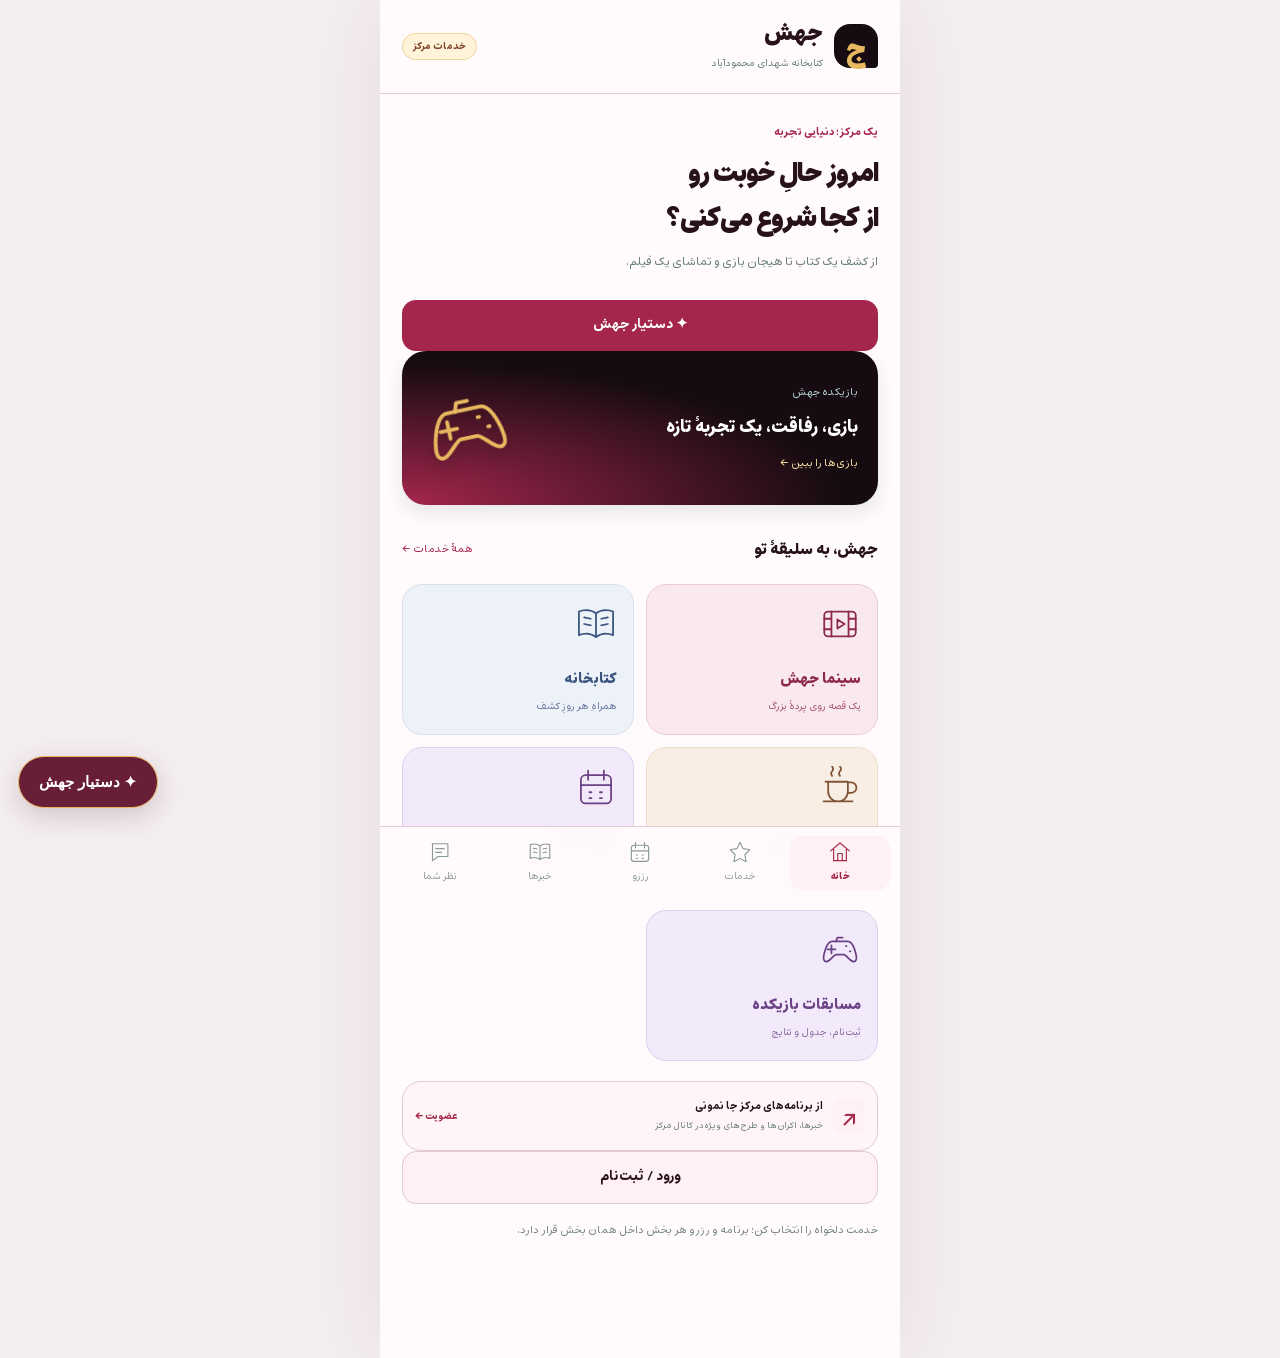
==== connect.html @ 9a7f59f6 "Publish cinema reservations and managed center content" ====
<!doctype html>
<html lang="fa" dir="rtl">
<head>
  <meta charset="utf-8">
  <meta name="viewport" content="width=device-width,initial-scale=1">
  <meta name="referrer" content="no-referrer">
  <meta http-equiv="Content-Security-Policy" content="default-src 'none'; script-src 'self' https://developer.eitaa.com; connect-src https://api.github.com https://raw.githubusercontent.com https://*.app.lhr.life; frame-src 'none'; style-src 'self' 'unsafe-inline'; font-src 'self'; img-src 'self' data:; base-uri 'none'; form-action 'none'">
  <meta name="theme-color" content="#123d40">
  <title>جهش — از کتاب تا بازی و سینما</title>
  <link rel="preload" href="./Estedad-Variable.woff2?v=1" as="font" type="font/woff2" crossorigin>
  <link rel="stylesheet" href="./services.css?v=2-webfonts">
  <link rel="stylesheet" href="./builder.css?v=1-managed-pages">
  <script src="https://developer.eitaa.com/eitaa-web-app.js" async></script>
  <script src="./connect.js?v=3" defer></script>
  <script src="./public_web.js?v=16-member-assistant" defer></script>
  <script src="./services.js?v=12-booking-hub" defer></script>
  <script src="./feedback.js?v=1" defer></script>
  <link rel="stylesheet" href="./ai_host.css?v=1">
  <script src="./ai_host.js?v=3" defer></script>
  <script src="./requests.js?v=5-repeatable-section-requests" defer></script>
  <link rel="stylesheet" href="./jalali_picker.css?v=20261122-public-booking">
  <link rel="stylesheet" href="./reservations.css?v=20261122-public-booking">
  <link rel="stylesheet" href="./theme.css?v=20261122-public-theme2">
  <script src="./calendar_core.js?v=20261122-public-booking" defer></script>
  <script src="./jalali_picker.js?v=20261122-public-booking" defer></script>
  <script src="./reservations.js?v=27-library-membership-status" defer></script>
  <script src="./library_search.js?v=1-live-search" defer></script>
  <link rel="stylesheet" href="./seating.css?v=7-trailer-layout">
  <script src="./content.js?v=6-booking-hub" defer></script>
  <script src="./builder.js?v=1-managed-pages" defer></script>
  <script src="./tournaments.js?v=1-native" defer></script>
</head>
<body>
<svg class="symbols" xmlns="http://www.w3.org/2000/svg" aria-hidden="true"><defs>
  <symbol id="game" viewBox="0 0 64 64"><path d="M20 19h24c9 0 15 25 12 29-5 7-14-9-18-9H26c-4 0-13 16-18 9-3-4 3-29 12-29Z"/><path d="M19 25v12m-6-6h12m16-5h1m5 8h1M26 19l2-6h8"/></symbol>
  <symbol id="film" viewBox="0 0 64 64"><rect x="8" y="13" width="48" height="38" rx="6"/><path d="M19 13v38m26-38v38M8 24h11m-11 16h11m26-16h11M45 40h11M28 25l11 7-11 7Z"/></symbol>
  <symbol id="book" viewBox="0 0 64 64"><path d="M32 16C23 8 10 11 6 13v36c10-4 18-3 26 3 8-6 16-7 26-3V13c-4-2-17-5-26 3Zm0 0v36M14 22l10 2M14 32l10 2m16-10 10-2m-10 12 10-2"/></symbol>
  <symbol id="cafe" viewBox="0 0 64 64"><path d="M10 24h34v15a15 15 0 0 1-30 0V24m30 1h5a8 8 0 0 1 0 16h-5M7 54h44M20 15c-6-7 6-7 0-14m12 14c-6-7 6-7 0-14"/></symbol>
  <symbol id="class" viewBox="0 0 64 64"><path d="m5 22 27-13 27 13-27 13Zm12 6v16c10 9 20 9 30 0V28m10-5v23"/></symbol>
  <symbol id="star" viewBox="0 0 64 64"><path d="m32 6 8 17 18 3-13 13 3 19-16-9-16 9 3-19L6 26l18-3Z"/></symbol>
  <symbol id="calendar" viewBox="0 0 64 64"><rect x="9" y="14" width="46" height="43" rx="7"/><path d="M20 7v14M44 7v14M9 29h46m-33 11h3m13 0h3m-19 9h3m13 0h3"/></symbol>
  <symbol id="space" viewBox="0 0 64 64"><path d="M9 28h46v10H9Zm7 10v17m32-17v17M20 28V15h24v13M5 55h54"/></symbol>
  <symbol id="home" viewBox="0 0 64 64"><path d="m7 29 25-21 25 21M15 25v30h34V25M26 55V36h12v19"/></symbol>
  <symbol id="message" viewBox="0 0 64 64"><path d="M11 10h42v34H27L12 55V10Zm10 13h22M21 33h15"/></symbol>
</defs></svg>
<div class="app-shell">
  <header class="topbar"><a class="brand" href="#home" aria-label="خانه جهش"><span class="brand-mark">ج</span><span><strong>جهش</strong><small>کتابخانه شهدای محمودآباد</small></span></a><span class="release">خدمات مرکز</span></header>
  <section id="member-greeting" class="member-greeting" hidden aria-label="حساب من"><img id="member-greeting-photo" width="48" height="48" alt="تصویر پروفایل من" hidden><span id="member-greeting-initial" aria-hidden="true"></span><strong id="member-greeting-name"></strong></section>
  <main id="main" tabindex="-1">
    <section data-view="tournaments" hidden aria-labelledby="tournaments-title">
      <button type="button" class="secondary" data-go="home">بازگشت به خانه</button>
      <h1 id="tournaments-title">مسابقات بازیکده</h1>
      <p>برنامه مسابقات، مراحل برگزاری، نتایج و گزارش‌های تصویری منتشرشده مرکز</p>
      <button type="button" class="secondary" id="public-tournaments-refresh">به‌روزرسانی مسابقات</button>
      <p id="public-tournaments-status" role="status" aria-live="polite"></p>
      <div id="public-tournaments-list" class="service-list"></div>
    </section>
    <section data-view="account" hidden aria-label="حساب من"><button type="button" class="secondary" data-go="home">بازگشت به خانه</button><aside id="web-account" aria-label="ورود و حساب من"></aside></section>
    <section data-view="home" aria-labelledby="home-title">
      <div class="welcome"><span>یک مرکز؛ دنیایی تجربه</span><h1 id="home-title">امروز حالِ خوبت رو<br>از کجا شروع می‌کنی؟</h1><p>از کشف یک کتاب تا هیجان بازی و تماشای یک فیلم.</p></div>
      <button type="button" class="primary" id="home-jahesh-assistant" aria-controls="jahesh-host" aria-expanded="false">✦ دستیار جهش</button>
      <button class="feature" type="button" data-service="games"><span><small>بازیکده جهش</small><strong>بازی، رفاقت، یک تجربهٔ تازه</strong><span class="feature-link">بازی‌ها را ببین ←</span></span><svg aria-hidden="true"><use href="#game"/></svg></button>
      <div class="section-heading"><h2>جهش، به سلیقهٔ تو</h2><button type="button" class="text-button" data-go="services">همهٔ خدمات ←</button></div>
      <div class="service-grid">
        <button class="tile cinema" data-service="cinema"><svg aria-hidden="true"><use href="#film"/></svg><strong>سینما جهش</strong><small>یک قصه روی پردهٔ بزرگ</small></button>
        <button class="tile library" data-service="library"><svg aria-hidden="true"><use href="#book"/></svg><strong>کتابخانه</strong><small>همراهِ هر روزِ کشف</small></button>
        <button class="tile cafe" data-service="cafe"><svg aria-hidden="true"><use href="#cafe"/></svg><strong>کافه و دورهمی</strong><small>کمی مکث، کمی گفت‌وگو</small></button>
        <button class="tile events" data-service="events"><svg aria-hidden="true"><use href="#calendar"/></svg><strong>رویدادها</strong><small>بهانه‌های خوب کنار هم بودن</small></button>
        <button class="tile events" data-service="tournaments"><svg aria-hidden="true"><use href="#game"/></svg><strong>مسابقات بازیکده</strong><small>ثبت‌نام، جدول و نتایج</small></button>
      </div>
      <a class="channel-card" href="https://eitaa.com/ketabct" target="_blank" rel="noopener noreferrer"><span class="channel-icon">↗</span><span><strong>از برنامه‌های مرکز جا نمونی</strong><small>خبرها، اکران‌ها و طرح‌های ویژه در کانال مرکز</small></span><b>عضویت ←</b></a>
      <button id="home-account-entry" type="button" class="secondary" data-go="account">ورود / ثبت‌نام</button>
      <p class="notice">خدمت دلخواه را انتخاب کن؛ برنامه و رزرو هر بخش داخل همان بخش قرار دارد.</p>
    </section>
    <section data-view="services" hidden aria-labelledby="services-title"><div class="page-heading"><span>دنیای جهش</span><h1 id="services-title">برای هر علاقه، یک تجربه</h1><p>هر بخش را انتخاب کن و بیشتر بشناس.</p></div><div id="all-services" class="service-list"></div></section>
    <section data-view="booking" hidden aria-labelledby="booking-title"><div class="page-heading"><span>قدم بعدی جهش</span><h1 id="booking-title">رزرو، بدون رفت‌وآمد اضافه</h1><p>رزرو آنلاین در حال آماده‌سازی است. در این پیش‌نمایش هیچ سانس، صندلی یا وجهی ثبت نمی‌شود.</p></div><div class="service-list"><button class="service-row cinema" data-service="cinema"><svg aria-hidden="true"><use href="#film"/></svg><span><strong>سانس سینما</strong><small>انتخاب اکران و رزرو صندلی</small></span><b>به‌زودی</b></button><button class="service-row games" data-service="games"><svg aria-hidden="true"><use href="#game"/></svg><span><strong>بازی و دستگاه</strong><small>انتخاب بازی، زمان و همراهان</small></span><b>به‌زودی</b></button><button class="service-row cafe" data-service="space"><svg aria-hidden="true"><use href="#space"/></svg><span><strong>سالن و دورهمی</strong><small>تولد، اردو و برنامه‌های گروهی</small></span><b>به‌زودی</b></button></div><a class="primary link-button" href="https://eitaa.com/ketab6332" target="_blank" rel="noopener noreferrer">گفت‌وگو با مرکز</a><p class="notice">هماهنگی در گفت‌وگو، به‌تنهایی تأیید رزرو نیست؛ تأیید مسئول مرکز لازم است.</p></section>
    <section data-view="news" hidden aria-labelledby="news-title"><div class="page-heading"><span>قرارهای خوب بعدی</span><h1 id="news-title">خبرها و برنامه‌های مرکز</h1><p>برای زمان، هزینه و شرایط هر برنامه، اطلاعیهٔ رسمی همان برنامه را ببین.</p></div><article class="news-card"><svg aria-hidden="true"><use href="#calendar"/></svg><h2>تقویم زندهٔ برنامه‌ها</h2><p>فیلم‌ها، مسابقات کتابخوانی، رویدادها و طرح‌های ویژه از کانال مرکز اعلام می‌شوند. جدول برنامه‌ها هنوز به این پیش‌نمایش متصل نشده است.</p><a class="primary link-button" href="https://eitaa.com/ketabct" target="_blank" rel="noopener noreferrer">دیدن اطلاعیه‌های رسمی ←</a></article></section>
    <section data-view="feedback" hidden aria-labelledby="feedback-title">
      <div class="page-heading"><span>با هم بهترش می‌کنیم</span><h1 id="feedback-title">جهشِ دلخواه تو چطوریه؟</h1><p>نظرت را برای مسئول مرکز ثبت کن و پاسخ را همین‌جا ببین.</p></div>
      <form id="feedback-form">
        <label for="feedback-section">نظرم دربارهٔ</label><select id="feedback-section"><option>کل برنامک</option><option>بازیکده</option><option>سینما</option><option>کتابخانه</option><option>کافه</option><option>رویدادها</option></select>
        <label for="feedback-rating">امتیاز به تجربهٔ این نسخه</label><select id="feedback-rating"><option value="">انتخاب کن (اختیاری)</option><option>۱ از ۵</option><option>۲ از ۵</option><option>۳ از ۵</option><option>۴ از ۵</option><option>۵ از ۵</option></select>
        <label for="feedback-text">پیشنهاد یا ایرادی که دیدی</label><textarea id="feedback-text" minlength="5" maxlength="900" rows="5" required placeholder="چی بهتر بشه؟ اطلاعات شخصی یا رمز ننویس."></textarea>
        <button class="primary" type="submit">ثبت نظر برای مرکز</button>
        <div id="feedback-result" hidden><label for="feedback-prepared">متن آمادهٔ ارسال جایگزین</label><textarea id="feedback-prepared" rows="6" readonly></textarea><button id="copy-feedback" type="button" class="secondary">کپی متن</button><a href="https://eitaa.com/ketab6332" target="_blank" rel="noopener noreferrer" class="primary link-button">بازکردن گفت‌وگوی مرکز</a></div>
        <p id="feedback-status" role="status" aria-live="polite"></p>
        <small class="notice">ثبت نظر با حساب وب یا برنامک ایتا انجام می‌شود. پس از دریافت شناسه، نظر در کارتابل مرکز قرار می‌گیرد. پاسخ را با «نظرهای من و پاسخ مرکز» پیگیری کن.</small>
      </form>
    </section>
    <details id="service-requests-panel" class="connection" hidden><summary>درخواست خدمات و پیگیری</summary><p>درخواست برای بررسی مسئول همین بخش ثبت می‌شود؛ این کار به‌تنهایی رزرو قطعی نیست.</p><button id="request-availability" type="button" class="secondary">بررسی دسترسی درخواست‌ها</button><div id="request-workspace" hidden><form id="service-request-form"><label for="request-section">بخش مربوط</label><select id="request-section"><option value="games">بازیکده</option><option value="cinema">سینما</option><option value="library">کتابخانه</option><option value="cafe">کافه</option><option value="classes">کلاس و کارگاه</option><option value="events">رویداد و مسابقه</option><option value="club">باشگاه</option><option value="space">مطالعه و سالن</option></select><label for="request-kind">نوع درخواست</label><select id="request-kind"><option value="inquiry">پرسش و هماهنگی</option><option value="reservation_request">درخواست بررسی رزرو (غیرقطعی)</option><option value="feedback">پیشنهاد یا انتقاد</option></select><label for="request-text">توضیحات (۵ تا ۱۰۰۰ نویسه)</label><textarea id="request-text" rows="4" minlength="5" maxlength="1000" required placeholder="خدمت دلخواه، تعداد نفرات و زمان پیشنهادی را توضیح بده؛ رمز، کد ملی یا اطلاعات کارت ننویس."></textarea><label for="request-consent"><input id="request-consent" type="checkbox" required> موافقم متن برای بررسی در مرکز ثبت شود؛ این کار رزرو قطعی نیست.</label><button id="submit-service-request" type="submit" class="primary">ثبت درخواست برای بررسی</button></form><button id="lookup-service-request" type="button" class="secondary" hidden>استعلام نتیجهٔ همین درخواست</button><button id="list-service-requests" type="button" class="secondary">درخواست‌های خودم و پاسخ مرکز</button><div id="service-request-list"></div></div><p id="service-request-status" role="status" aria-live="polite"></p><small>اگر نتیجه نامعلوم شد، ابتدا استعلام بگیر؛ فرم را دوباره ثبت نکن. پس از بستن صفحه، از «درخواست‌های خودم» پیگیری کن.</small></details>
    <details id="eitaa-connection-panel" class="connection" hidden><summary>آزمایش دریافت پیام</summary><p>تنها با انتخاب دکمه، یک پیام آزمایشی درخواست می‌شود.</p><button id="connect" type="button" data-gateway-manifest="true" class="secondary">دریافت پیام آزمایشی</button><p id="status" role="status" aria-live="polite"></p></details>
  </main>
  <nav class="bottom-nav" aria-label="بخش‌های برنامک"><button type="button" data-go="home" aria-current="page"><svg aria-hidden="true"><use href="#home"/></svg>خانه</button><button type="button" data-go="services"><svg aria-hidden="true"><use href="#star"/></svg>خدمات</button><button type="button" data-go="booking"><svg aria-hidden="true"><use href="#calendar"/></svg>رزرو</button><button type="button" data-go="news"><svg aria-hidden="true"><use href="#book"/></svg>خبرها</button><button type="button" data-go="feedback"><svg aria-hidden="true"><use href="#message"/></svg>نظر شما</button></nav>
</div>
<dialog id="service-dialog" aria-labelledby="dialog-title"><div class="dialog-top"><span id="dialog-label">خدمات جهش</span><button id="close-dialog" type="button" aria-label="بستن جزئیات">×</button></div><div id="dialog-art"><svg aria-hidden="true"><use id="dialog-symbol" href="#game"/></svg></div><h2 id="dialog-title"></h2><p id="dialog-description"></p><ul id="dialog-features"></ul><p id="dialog-state" class="notice"></p><button id="dialog-booking" type="button" class="primary">دیدن وضعیت رزرو</button></dialog>
<noscript><p class="notice">برای نمایش همهٔ خدمات، جاوااسکریپت را فعال کنید. اطلاعیه‌های رسمی در کانال ایتای مرکز با شناسهٔ ketabct در دسترس‌اند.</p></noscript>
</body></html>
---- services.css ----
@font-face{font-family:Estedad;src:url('./Estedad-Variable.woff2?v=1') format('woff2'),url('./Estedad-Variable.woff?v=1') format('woff');font-style:normal;font-weight:100 900;font-display:swap}
:root{color-scheme:light;--ink:#193d40;--muted:#647a7a;--line:#dfebe8;--accent:#177667;--paper:#f5f8f7}*{box-sizing:border-box}body{margin:0;background:#e7efed;color:var(--ink);font:14px/1.9 Estedad,Tahoma,sans-serif}button,input,select,textarea{font:inherit}button,a,summary{-webkit-tap-highlight-color:transparent}button{cursor:pointer}button:disabled{opacity:.55;cursor:wait}a{color:inherit}button:focus-visible,a:focus-visible,summary:focus-visible,select:focus-visible,textarea:focus-visible{outline:3px solid #d19b23;outline-offset:3px}[hidden]{display:none!important}.symbols{position:absolute;width:0;height:0;overflow:hidden}svg{width:56px;height:56px;fill:none;stroke:currentColor;stroke-width:2.7;stroke-linecap:round;stroke-linejoin:round}.app-shell{max-width:520px;margin:auto;min-height:100dvh;background:var(--paper);position:relative;padding-bottom:100px;box-shadow:0 0 80px #173a4010}.topbar{display:flex;align-items:center;justify-content:space-between;padding:20px 22px;border-bottom:1px solid var(--line);background:#ffffffde;gap:8px}.brand{display:flex;align-items:center;gap:11px;text-decoration:none}.brand strong{display:block;font-size:23px;line-height:1.3;font-weight:900}.brand small{display:block;font-size:10px;color:var(--muted);margin-top:4px}.brand-mark{width:44px;height:44px;background:#183e40;color:#f8d57d;border-radius:16px 16px 4px 16px;display:grid;place-items:center;font-size:29px;font-weight:900}.release{font-size:10px;font-weight:700;color:#80621b;background:#fff5d8;border:1px solid #eedda5;border-radius:20px;padding:3px 10px;white-space:nowrap}main{padding:0 22px}.welcome{padding:25px 0 18px}.welcome>span,.page-heading>span{font-size:11px;font-weight:700;color:var(--accent)}h1{font-size:27px;line-height:1.65;font-weight:900;letter-spacing:-1px;margin:7px 0}p{color:var(--muted);margin:9px 0}.welcome p{font-size:12px}.feature{display:flex;align-items:center;justify-content:space-between;text-align:right;width:100%;border:0;overflow:hidden;background:radial-gradient(ellipse at 0% 100%,#337f75,transparent 65%),#153e41;border-radius:24px;padding:23px 20px;color:white;gap:10px;min-height:154px;box-shadow:0 8px 18px #173c4019}.feature>span{min-width:0}.feature small{font-size:11px;color:#b6d9d1}.feature strong{display:block;font-size:18px;line-height:1.8;font-weight:800;margin:6px 0}.feature svg{width:90px;height:90px;flex-shrink:0;stroke:#f8d17c;transform:rotate(-12deg);filter:drop-shadow(0 8px 6px #0003)}.feature-link{font-size:11px;color:#ffe5a8}.section-heading{display:flex;justify-content:space-between;align-items:center;gap:8px;margin:23px 0 12px}h2{font-size:16px;margin:0;font-weight:800}.text-button{border:0;background:none;color:var(--accent);padding:10px 0;font-size:11px;min-height:44px}.service-grid{display:grid;grid-template-columns:1fr 1fr;gap:12px}.tile{border:1px solid var(--tile-border,#e0e9e5);border-radius:20px;min-height:147px;background:var(--tile-bg,#fff);color:var(--tile-ink,var(--ink));text-align:right;padding:18px 16px;transition:transform .15s}.tile svg{width:42px;height:42px;margin-bottom:10px}.tile strong,.tile small{display:block}.tile strong{font-size:15px;font-weight:800}.tile small{font-size:10px;opacity:.8;margin-top:3px}.tile:hover{transform:translateY(-3px)}.cinema{--tile-bg:#e9eefb;--tile-ink:#39467f;--tile-border:#d7def2}.library{--tile-bg:#e4f1eb;--tile-ink:#266c57;--tile-border:#d2e6db}.cafe{--tile-bg:#f7eee3;--tile-ink:#805835;--tile-border:#ecddcb}.events{--tile-bg:#f5e9ef;--tile-ink:#8c4a6d;--tile-border:#ead7e1}.games{--tile-bg:#e5eeef;--tile-ink:#20616a;--tile-border:#d0e1e3}.classes{--tile-bg:#eeebfa;--tile-ink:#64518d}.club{--tile-bg:#fbf1d9;--tile-ink:#8a6723}.channel-card{display:flex;align-items:center;gap:10px;margin-top:20px;padding:15px 12px;border:1px solid var(--line);background:#fff;border-radius:19px;text-decoration:none}.channel-icon{display:grid;place-items:center;flex-shrink:0;width:32px;height:36px;border-radius:11px;background:#e8f2ef;font-size:24px;color:var(--accent)}.channel-card strong,.channel-card small{display:block}.channel-card strong{font-size:11px}.channel-card small{font-size:9px;color:var(--muted)}.channel-card b{margin-right:auto;font-size:10px;white-space:nowrap;color:var(--accent)}.notice{font-size:11px;line-height:2;color:#718281;margin:16px 0}.page-heading{padding:26px 0 20px}.page-heading h1{font-size:24px}.page-heading p{font-size:12px}.service-list{display:grid;gap:12px}.service-row{display:flex;width:100%;gap:14px;align-items:center;text-align:right;padding:17px 15px;min-height:95px;border:1px solid var(--tile-border,var(--line));background:var(--tile-bg,#fff);color:var(--tile-ink,var(--ink));border-radius:20px}.service-row svg{width:45px;height:45px;flex-shrink:0}.service-row strong,.service-row small{display:block}.service-row strong{font-size:14px;font-weight:800}.service-row small{font-size:10px;margin-top:4px;opacity:.8}.service-row b{margin-right:auto;font-size:10px;white-space:nowrap}.primary,.secondary{min-height:48px;padding:12px 18px;border:0;border-radius:14px;width:100%;font-weight:700;background:var(--accent);color:#fff}.secondary{background:#e5efeb;color:var(--ink);border:1px solid #cde0d7}.link-button{display:block;text-align:center;text-decoration:none;margin-top:18px}.bottom-nav{position:fixed;bottom:0;left:50%;transform:translateX(-50%);max-width:520px;width:100%;display:grid;grid-template-columns:repeat(5,1fr);border-top:1px solid var(--line);background:#fffffff5;backdrop-filter:blur(12px);z-index:5;padding:9px 10px max(10px,env(safe-area-inset-bottom))}.bottom-nav button{border:0;background:none;display:flex;align-items:center;flex-direction:column;gap:3px;padding:4px 2px;min-height:52px;color:#8a9a98;font-size:10px;border-radius:12px}.bottom-nav svg{width:24px;height:24px;stroke-width:3}.bottom-nav [aria-current=page]{color:#176e61;background:#eaf4ef;font-weight:800}.connection{margin:24px 0 8px;border-top:1px solid var(--line);padding-top:12px;color:var(--muted);font-size:11px}.connection summary{cursor:pointer;min-height:44px;padding:10px 0}.connection small{font-size:10px}#status{min-height:24px}dialog{border:1px solid var(--line);border-radius:26px;padding:24px;color:var(--ink);background:#fff;max-width:460px;width:calc(100% - 28px);max-height:85dvh;overflow:auto;box-shadow:0 30px 100px #12333340}dialog::backdrop{background:#132f3d88;backdrop-filter:blur(4px)}.dialog-top{display:flex;align-items:center;justify-content:space-between;font-size:11px;color:var(--muted)}#close-dialog{border:0;background:#f0f4f2;border-radius:50%;width:44px;height:44px;font-size:28px;color:var(--ink)}#dialog-art{background:var(--tile-bg,#edf4f0);color:var(--tile-ink,var(--accent));border-radius:20px;text-align:center;padding:23px;margin:14px 0 20px}#dialog-art svg{width:90px;height:90px}dialog h2{font-size:23px}dialog p,dialog li{font-size:12px}dialog ul{padding-right:22px;line-height:2.2}.news-card{border:1px solid var(--line);border-radius:24px;background:white;padding:25px}.news-card>svg{color:#297763;margin-bottom:15px}.news-card h2{font-size:20px}.news-card p{font-size:12px}label{display:block;font-size:12px;font-weight:700;margin:14px 0 7px}select,textarea{width:100%;border:1px solid #cfdfd9;border-radius:13px;padding:13px;background:#fff;color:var(--ink);max-width:100%;min-height:48px}textarea{resize:vertical}#feedback-form>.primary{margin-top:16px}#feedback-result{border-top:1px solid var(--line);margin-top:22px}#copy-feedback{margin-top:12px}#feedback-status{font-size:12px}#feedback-prepared{font-size:12px}button:active{filter:brightness(.97)}@media(max-width:360px){main{padding:0 15px}.topbar{padding:16px}.feature{padding:18px 14px}.feature svg{width:66px;height:66px}.feature strong{font-size:15px}.channel-card{flex-wrap:wrap}h1{font-size:24px}.tile{padding:15px 12px}.tile small{font-size:9px}}@media(prefers-reduced-motion:reduce){*{transition:none!important;scroll-behavior:auto!important}}
---- builder.css ----
body{background:var(--builder-background,#e7efed)}.app-shell{background:var(--builder-surface,#f5f8f7)}.managed-builder-page{margin:22px 0;padding:18px;border-radius:22px;background:var(--builder-surface,#fff);color:var(--builder-text,#193d40);font-family:var(--builder-font,Estedad),Tahoma,sans-serif}.managed-builder-page h1,.managed-builder-page h2,.managed-builder-page h3{font-weight:var(--builder-heading-weight,800)}.managed-builder-page h2{color:var(--builder-accent,#177667)}.managed-builder-page p{color:var(--builder-text,#193d40)}.managed-builder-page a.primary{background:var(--builder-accent,#177667)}.managed-builder-page img{display:block;max-width:100%;height:auto;border-radius:18px;margin:12px auto}.managed-section{padding:18px;border-radius:18px;margin:12px 0}.managed-shape{width:72px;height:72px;margin:16px auto}.managed-shape-circle{border-radius:50%}.managed-shape-square{border-radius:12px}.managed-shape-pill{width:150px;height:50px;border-radius:30px}.managed-builder-page hr{margin:20px 0;border:0;border-top:2px solid #d8e7e0}
---- ai_host.css ----
.jahesh-host-launch{position:fixed;inset-inline-end:18px;bottom:calc(92px + env(safe-area-inset-bottom));z-index:250;min-height:52px;padding:12px 20px;border:1px solid #e7b85f;border-radius:30px;background:#681e38;color:#fff;font:700 15px Tahoma,sans-serif;box-shadow:0 8px 28px #32111b30;cursor:pointer}
.jahesh-host{position:fixed;inset-inline-end:16px;bottom:calc(155px + env(safe-area-inset-bottom));width:min(380px,calc(100vw - 32px));max-height:calc(100dvh - 180px);z-index:251;display:flex;flex-direction:column;box-sizing:border-box;overflow:auto;border:1px solid #e2c9d2;border-radius:22px;background:#fffafb;color:#27121b;box-shadow:0 16px 50px #32111b35;direction:rtl;font:14px/1.9 Tahoma,sans-serif;padding:16px}
.jahesh-host[hidden]{display:none!important}.jahesh-host header{display:flex;justify-content:space-between;align-items:center;gap:12px;margin:0;padding:0}.jahesh-host h2{font:800 19px Tahoma,sans-serif;margin:0}.jahesh-host button,.jahesh-host textarea{font:inherit;box-sizing:border-box}.jahesh-host button{min-height:44px;border:1px solid #e2c9d2;border-radius:12px;padding:8px 12px;background:#fff0f4;color:#681e38;cursor:pointer}.jahesh-host .host-messages{overflow:auto;max-height:280px;margin:12px 0}.jahesh-host .host-message{padding:10px;border-radius:12px;background:#fff0f4;white-space:pre-wrap;overflow-wrap:anywhere}.jahesh-host .host-question{background:#f2f2f5}.jahesh-host form{display:grid;gap:8px;margin:0}.jahesh-host textarea{width:100%;min-height:74px;resize:vertical;border:1px solid #e2c9d2;border-radius:12px;padding:10px;background:white;color:#27121b}.jahesh-host small{font-size:12px;display:block}.jahesh-host label{font-size:12px;display:block}.jahesh-host input{width:auto}.jahesh-host button[type=submit]{background:#681e38;color:white}.jahesh-host :focus-visible,.jahesh-host-launch:focus-visible{outline:3px solid #d3a34f;outline-offset:3px}.jahesh-host .host-topics{display:flex;flex-wrap:wrap;gap:6px;margin:12px 0}.jahesh-host button:disabled{opacity:.55;cursor:wait}
---- jalali_picker.css ----
.jalali-picker{position:relative;display:flex;align-items:center;gap:6px;min-width:0;font-weight:normal;margin-top:5px}
.jalali-picker .jalali-toggle{display:block;flex:1;min-width:0;min-height:44px;padding:8px 10px;text-align:right;font:inherit;white-space:normal;border:1px solid var(--line,#bac7cf);border-radius:10px;background:var(--surface,#fff);color:var(--text,#18242e)}
.calendar-language{font:inherit;font-size:11px;min-height:44px;padding:6px 9px;background:transparent;color:var(--muted,#526675);border:1px solid var(--line,#bac7cf);border-radius:10px}
.calendar-canonical:not(.calendar-native-visible){position:absolute!important;width:1px!important;height:1px!important;margin:0!important;padding:0!important;border:0!important;clip-path:inset(50%);overflow:hidden;opacity:0;pointer-events:none}
.calendar-summary{position:absolute;width:1px;height:1px;clip-path:inset(50%);overflow:hidden}
.jalali-picker-panel{position:absolute;top:calc(100% + 6px);right:0;width:min(352px,calc(100vw - 40px));max-height:75vh;overflow:auto;box-sizing:border-box;padding:12px;border:1px solid var(--line,#667);border-radius:16px;background:var(--surface,#fff);color:var(--text,#18242e);box-shadow:0 12px 36px #0003;z-index:110}
.jalali-picker-panel[hidden],.jalali-picker-panel [hidden]{display:none!important}
.jalali-picker-panel input{direction:ltr;text-align:center;margin-bottom:6px;width:100%;box-sizing:border-box;min-height:44px}
.jalali-month-controls{display:flex;align-items:center;justify-content:space-between;gap:6px;margin:8px 0}
.jalali-month-selectors{display:flex;gap:5px;min-width:0}.jalali-month-selectors select{min-width:0;width:auto;min-height:44px;padding:4px;font:inherit}
.jalali-month-controls button,.jalali-picker-panel .toolbar button{font:inherit;min-height:44px;padding:6px 10px}
.jalali-day-grid{display:grid;grid-template-columns:repeat(7,minmax(0,1fr));gap:3px;text-align:center;direction:rtl}
.jalali-day-grid button{min-height:42px;padding:2px;font:inherit;border-radius:8px;background:var(--bg,#f0f4f6);color:var(--text,#18242e);border:1px solid transparent}
.jalali-day-grid button:hover{border-color:var(--accent,#23715b)}.jalali-day-grid button:disabled{opacity:.35;cursor:not-allowed}
.jalali-day-grid button[aria-pressed="true"]{background:var(--accent,#23715b);color:var(--calendar-selection-ink,white);font-weight:bold}
body[data-workspace='gamenet']{--calendar-selection-ink:var(--bg)}
.jalali-month-controls button,.jalali-picker-panel .toolbar button{background:var(--soft,#e8f2ec);color:var(--text,#18242e);border:1px solid var(--line,#bac7cf);border-radius:9px}
.jalali-picker-panel .toolbar{display:flex;flex-wrap:wrap;gap:5px}.jalali-picker-panel p{margin:8px 0;line-height:1.8;font-weight:400}
.calendar-clock{display:flex;gap:8px;direction:rtl;padding:8px 0}.calendar-clock label{flex:1;text-align:center;display:grid;gap:5px}.calendar-clock select{min-width:0;width:100%;font:inherit;min-height:44px;direction:ltr;text-align:center}
.jalali-picker:focus-within{z-index:111}.jalali-picker button:focus-visible,.jalali-picker select:focus-visible{outline:2px solid var(--accent,#23715b);outline-offset:2px}
@media(min-width:541px){.jalali-picker-panel.calendar-above{top:auto;bottom:calc(100% + 6px)}}
@media(max-width:540px){.jalali-picker-panel{position:fixed;inset:auto 12px 12px;width:auto;max-height:76vh;z-index:1001}.jalali-day-grid button{min-height:44px}.jalali-picker:has(.jalali-picker-panel:not([hidden])){z-index:1001}}
@media print{.jalali-picker-panel,.calendar-language{display:none!important}.jalali-picker .jalali-toggle{border:0;background:none;color:black;padding:0;min-height:0}}
---- reservations.css ----
.reservation-panel{background:#fff;border:1px solid var(--line);border-radius:22px;padding:20px;margin:18px 0}.reservation-panel input:not([type=checkbox]){width:100%;min-height:48px;padding:10px;border:1px solid #cfdfd9;border-radius:12px;font:inherit}.reservation-grid{display:grid;grid-template-columns:1fr 1fr;gap:12px}.reservation-panel button{margin:8px 0;min-height:48px}.reservation-result{border:1px solid var(--line);padding:16px;border-radius:16px;margin:12px 0;overflow-wrap:anywhere}.reservation-result p{font-size:12px}.reservation-result strong{display:block}.reservation-confirmed{border-color:#22754a;background:#effaf2}.reservation-panel [role=status]{white-space:pre-line;font-size:12px}.reservation-panel .jp-panel{z-index:20}.reservation-panel input[type=checkbox]{width:20px;height:20px;vertical-align:middle}@media(max-width:360px){.reservation-grid{grid-template-columns:1fr}}

[data-view="booking"]{--booking-ink:#16434d;--booking-deep:#102e39;--booking-bright:#147c82;--booking-wash:#eaf7f7;--booking-pop:#8cf3dc}
[data-booking-theme="gamenet"]{--booking-ink:#11516c;--booking-deep:#09263c;--booking-bright:#087598;--booking-wash:#e8f7ff;--booking-pop:#81edff}
[data-booking-theme="cinema"]{--booking-ink:#642665;--booking-deep:#28172f;--booking-bright:#8c3578;--booking-wash:#faeef8;--booking-pop:#ffc58b}
[data-booking-theme="cafe"]{--booking-ink:#71371c;--booking-deep:#351c19;--booking-bright:#97502d;--booking-wash:#fff2e9;--booking-pop:#ffcf9d}
.page-heading.booking-hero{display:flex;align-items:center;justify-content:space-between;gap:16px;margin:18px 0 14px;padding:clamp(18px,5vw,30px);border-radius:26px;background:radial-gradient(ellipse at 0 0,var(--booking-bright),transparent 75%),var(--booking-deep);color:#fff;box-shadow:0 14px 28px #182b3625}
.booking-hero h1{font-size:clamp(21px,5vw,33px);margin:4px 0}
.booking-hero p{color:#fff;font-size:.86rem;margin:0}
.booking-hero span{color:var(--booking-pop);font-size:.75rem;font-weight:800}
.booking-hero svg{width:clamp(40px,12vw,82px);height:auto;aspect-ratio:1;color:var(--booking-pop);flex-shrink:0;transform:rotate(-10deg)}
.booking-choices{display:grid;grid-template-columns:repeat(3,minmax(0,1fr));gap:8px}
.booking-choices button{--choice:#155a73;--choice-wash:#eaf7fd;display:grid;justify-items:start;align-content:start;gap:8px;min-width:0;min-height:112px;position:relative;text-align:start;padding:10px;border:1px solid #d6e6eb;border-radius:16px;background:var(--choice-wash);color:var(--choice)}
.booking-choices button[data-booking-service="cinema"]{--choice:#76336b;--choice-wash:#faedf8}
.booking-choices button[data-booking-service="cafe"]{--choice:#844424;--choice-wash:#fff0e5}
.booking-choices button[aria-pressed="true"]{background:var(--choice);color:#fff;border-color:var(--choice)}
.booking-choices svg{width:26px;height:26px}
.booking-choices strong,.booking-choices small{display:block}
.booking-choices small{font-size:.69rem;line-height:1.6}
.booking-choices b{position:absolute;inset-block-start:10px;inset-inline-end:10px}
.booking-panel{padding:clamp(12px,4vw,22px);border-radius:24px}
.booking-panel .primary{background:var(--booking-bright)}
.booking-status{color:var(--booking-ink);margin:8px 0 14px}
.booking-flow{display:grid;grid-template-columns:repeat(3,minmax(0,1fr));gap:6px;text-align:center;font-size:.7rem;font-weight:800;color:var(--booking-ink)}
.booking-flow span{background:var(--booking-wash);padding:7px 3px;border-radius:9px}
.booking-stage{margin:14px 0;min-width:0;padding:14px;border:1px solid #d6e3e5;border-radius:16px}
.booking-stage h2{color:var(--booking-ink)}
.booking-window{grid-template-columns:repeat(2,minmax(0,1fr))}
.booking-window label:first-child{grid-column:1/-1}
#reservation-availability{min-width:0;margin:12px 0;padding:10px}
#reservation-availability summary{cursor:pointer;color:var(--booking-ink);min-height:38px}
#reservation-slots{grid-template-columns:repeat(auto-fill,minmax(66px,1fr));margin:5px 0}
#reservation-slots button{margin:0;padding:8px;font-variant-numeric:tabular-nums}
#reservation-slots button[aria-pressed="true"]{background:var(--booking-ink);color:#fff;border-color:var(--booking-ink)}
.booking-review{background:var(--booking-wash);border-color:transparent}
#reservation-estimate{white-space:pre-line;color:var(--booking-ink);line-height:2}
.booking-consent{display:flex;align-items:flex-start;gap:8px}
.booking-consent input{flex-shrink:0;accent-color:var(--booking-bright)}
.booking-tracking{border-top:1px solid var(--line);margin-top:12px;padding-top:12px}
.booking-tracking .reservation-result{border-inline-start:4px solid var(--booking-bright)}
[data-booking-theme="cinema"] .public-showtime{background:var(--booking-wash);border-color:#e9d4e6}
.public-showtime strong,.public-showtime small{display:block}
.public-showtime strong{color:var(--booking-ink)}
[data-booking-theme="cinema"] .public-showtime .primary{background:var(--booking-bright)}
[data-booking-theme="cinema"] #reservation-seats label:has(input:checked){color:#fff;background:var(--booking-ink);border-color:var(--booking-ink)}
@media(max-width:345px){.booking-choices{gap:5px}.booking-choices button{padding:8px;min-height:100px}.booking-choices b{display:none}.booking-stage{padding:10px}}
---- theme.css ----
:root{--public-ink:#27121b;--public-muted:#765563;--public-line:#e2c9d2;--public-accent:#a5264d;--public-soft:#fff0f4;--public-deep:#160b11;--public-gold:#e7b85f}
body{background:#f5eef1;color:var(--public-ink)}
.app-shell{background:#fffafb;box-shadow:0 0 80px #3a142515}
.topbar{background:#fffafb;border-color:var(--public-line)}
.brand-mark{background:var(--public-deep);color:var(--public-gold)}
.release{color:#7c3f24;background:#fff4d9;border-color:#eed69b}
.welcome>span,.page-heading>span,.text-button{color:var(--public-accent)}
.feature{background:radial-gradient(ellipse at 0 100%,#a5264d,transparent 65%),var(--public-deep)}
.feature-link{color:#ffe7a8}.feature svg{stroke:var(--public-gold)}
.tile.cinema{--tile-bg:#f9e9ed;--tile-ink:#8e294c;--tile-border:#ebcbd5}
.tile.library{--tile-bg:#edf1f8;--tile-ink:#3b547e;--tile-border:#d9e1ef}
.tile.cafe{--tile-bg:#f8eee4;--tile-ink:#805435;--tile-border:#ecddcc}
.tile.events{--tile-bg:#f2eafa;--tile-ink:#6b4285;--tile-border:#dfd0eb}
.tile.games{--tile-bg:#f9e5eb;--tile-ink:#972541;--tile-border:#ebc3cf}
.channel-card{border-color:var(--public-line);background:#fff5f7}.channel-icon{background:var(--public-soft);color:var(--public-accent)}.channel-card b{color:var(--public-accent)}
.primary{background:var(--public-accent);color:#fff}.secondary{background:var(--public-soft);color:var(--public-ink);border-color:var(--public-line)}
button:focus-visible,a:focus-visible,summary:focus-visible,select:focus-visible,textarea:focus-visible{outline-color:var(--public-accent)}
.bottom-nav{border-color:var(--public-line);background:#fffafbF5}.bottom-nav [aria-current=page]{color:var(--public-accent);background:var(--public-soft)}
[data-view="booking"]{--booking-ink:#7d1c39;--booking-deep:#160b11;--booking-bright:#a5264d;--booking-wash:#fff0f4;--booking-pop:#f2c56c}
[data-booking-theme="gamenet"]{--booking-ink:#7d1c39;--booking-deep:#160b11;--booking-bright:#a5264d;--booking-wash:#fff0f4;--booking-pop:#f2c56c}
[data-booking-theme="cinema"]{--booking-ink:#69244f;--booking-deep:#211020;--booking-bright:#9b3c75;--booking-wash:#fbedf8;--booking-pop:#f3c47c}
[data-booking-theme="cafe"]{--booking-ink:#71371c;--booking-deep:#351c19;--booking-bright:#97502d;--booking-wash:#fff2e9;--booking-pop:#ffcf9d}
.booking-window{grid-template-columns:repeat(3,minmax(0,1fr));align-items:end;gap:14px}
.booking-window label:first-child{grid-column:auto}
.booking-window label{font-size:13px;color:var(--booking-ink)}
.booking-window input{min-height:52px;font-size:16px;direction:ltr;text-align:center;border-color:var(--public-line);background:#fff}
.booking-window .jalali-picker{margin-top:6px}
.booking-window .jalali-toggle{min-height:52px;background:#fff;border-color:var(--public-line);color:var(--booking-ink);font-size:14px}
.booking-window .calendar-language{min-height:52px;border-color:var(--public-line);color:var(--booking-ink)}
#reservation-availability{border-color:var(--public-line);background:#fffafb}
#reservation-availability summary{font-size:14px;font-weight:800}
#reservation-search{width:auto;min-width:220px}
#reservation-slots{gap:8px}
#reservation-slots button{min-height:46px;font-size:14px;font-weight:800;border-color:var(--public-line);background:var(--public-soft);color:var(--booking-ink)}
.booking-stage{border-color:var(--public-line);background:#fffafb}
.booking-flow{font-size:13px}.booking-flow span{padding:9px 5px;background:var(--booking-wash)}
.booking-review{background:var(--booking-wash);border-color:var(--public-line)}
@media(max-width:640px){.booking-window{grid-template-columns:1fr}.booking-window label:first-child{grid-column:auto}.booking-window input,.booking-window .jalali-toggle,.booking-window .calendar-language{min-height:50px}#reservation-search{width:100%}}

.booking-window{display:grid;grid-template-columns:repeat(3,minmax(0,1fr));align-items:stretch}
.booking-window>label{display:flex;flex-direction:column;gap:8px;min-width:0;padding:12px;border:1px solid var(--public-line);border-radius:18px;background:linear-gradient(180deg,#fff,#fff7f9);font-weight:800}
.booking-window>label>input{box-sizing:border-box;width:100%;min-width:0;border-radius:14px}
.booking-window input[type=time]{appearance:none;-webkit-appearance:none;display:block;width:100%;min-width:0;padding-inline:14px;letter-spacing:.08em}
.booking-window input[type=number][readonly]{background:linear-gradient(135deg,var(--booking-wash),#fff);color:var(--booking-ink);font-weight:900;cursor:default}
.booking-window .jalali-picker{width:100%;gap:8px}
.booking-window .jalali-picker .jalali-toggle{overflow:hidden;text-overflow:ellipsis;white-space:nowrap;text-align:center;font-weight:800}
.booking-window .calendar-language{flex:0 0 auto;white-space:nowrap}
#reservation-availability{margin-top:16px;border-radius:18px;padding:14px}
#reservation-availability legend{padding-inline:8px;color:var(--booking-ink);font-weight:900}
#reservation-slots button{border-radius:14px;transition:transform .15s ease,box-shadow .15s ease}
#reservation-slots button:hover{transform:translateY(-2px);box-shadow:0 8px 16px #7d1c3920}
@media(max-width:640px){
  .booking-window{grid-template-columns:1fr;gap:10px}
  .booking-window>label{padding:11px}
  .booking-window .jalali-picker{align-items:stretch}
  .booking-window .jalali-picker .jalali-toggle{min-width:0}
  .booking-window input[type=time]{height:54px;font-size:18px}
  .booking-window input[type=number]{height:54px}
}
---- seating.css ----
.reservation-seats{display:grid;grid-template-columns:repeat(auto-fit,minmax(70px,1fr));gap:8px;margin:14px 0}.reservation-seats label{display:flex;align-items:center;gap:6px;min-height:48px;padding:8px;border:1px solid #cfdfd9;border-radius:12px}.reservation-seats label:has(input:checked){background:#dff4e6;border-color:#22754a}.reservation-seats label:has(input:disabled){opacity:.5}.reservation-panel fieldset{border:1px solid #cfdfd9;border-radius:14px}.public-screening{padding:16px;border:1px solid #cfdfd9;border-radius:18px;margin:12px 0}.public-screening img{max-width:180px;max-height:240px;border-radius:12px}.public-screening a{display:inline-block;padding:12px}
.library-service-open #dialog-art{height:80px;margin:12px 0}.library-service-open #dialog-art svg{width:48px;height:48px}.library-service-open #dialog-description,.library-service-open #dialog-features{display:none}.library-service-open .reservation-panel{padding:14px;margin-top:12px}.library-service-open .reservation-result{margin-top:12px}.library-service-open .reservation-result label{display:flex;gap:8px;align-items:center}.library-service-open .reservation-result input[type=checkbox]{width:22px;min-height:22px;flex-shrink:0}.library-service-open .reservation-result button{min-height:48px;width:100%}
.public-films{display:grid;grid-template-columns:repeat(auto-fit,minmax(min(100%,280px),1fr));gap:16px}.public-showtimes{display:grid;gap:10px}.public-showtime{padding:12px;border:1px solid #cfdfd9;border-radius:12px}.public-showtime button{min-height:48px;width:100%}.public-showtime button:disabled{opacity:.55;cursor:not-allowed}.cinema-program{scroll-margin-top:20px}
.booking-selected .cinema-program{display:none}.booking-selected .page-heading{padding-bottom:8px}.public-films{grid-template-columns:repeat(auto-fit,minmax(min(100%,320px),1fr));align-items:start}.public-screening{display:grid;grid-template-columns:minmax(0,1fr) 112px;gap:8px 16px;margin:0;background:linear-gradient(150deg,#fff,#f1f7f5);box-shadow:0 8px 24px #123d400a}.public-screening h3,.public-screening>p{grid-column:1;margin:0}.public-screening img{grid-column:2;grid-row:1/4;width:112px;height:160px;object-fit:cover;align-self:start}.public-screening .public-showtimes{grid-column:1/-1;margin-top:8px}.public-showtime p{font-size:.9rem;line-height:1.9;margin:0 0 10px}.cinema-program>h2{font-size:1.25rem}.cinema-program>button{font-size:.85rem;min-height:40px}.cinema-program [role=status]:empty{display:none}.reservation-panel:focus-within{scroll-margin-top:20px}@media(max-width:380px){.public-screening{grid-template-columns:minmax(0,1fr) 88px;padding:12px;gap:8px}.public-screening img{width:88px;height:132px}}
#web-account{max-width:1100px;margin:0 auto;padding:12px 20px}#web-account-panel{max-width:580px;margin:12px auto}#web-account-panel form{display:grid;gap:12px}#web-account-panel label{display:grid;gap:6px}#web-account-panel input:not([type="checkbox"]){width:100%;box-sizing:border-box;min-height:44px;padding:10px;border:1px solid #b7c9cb;border-radius:10px;font:inherit}#web-account-panel summary{cursor:pointer;padding:16px 0;font-weight:800}#web-account-panel input[type="checkbox"]{width:20px;height:20px}#web-account-panel [hidden]{display:none!important}
@media(min-width:480px){#web-register-form{grid-template-columns:repeat(2,minmax(0,1fr))}#web-register-form label:has(input[name="username"]),#web-register-form label:has(input[name="password"]),#web-register-form label:has(input[type="checkbox"]),#web-register-form button{grid-column:1/-1}}
.member-greeting{display:flex;align-items:center;gap:12px;padding:12px 18px;background:#eaf5ef;border-radius:16px;margin:12px 0;color:#173e38}.member-greeting[hidden]{display:none}.member-greeting img,.member-greeting>span{width:48px;height:48px;border-radius:50%;object-fit:cover}.member-greeting>span{display:grid;place-items:center;background:#185b3a;color:white;font-size:24px;font-weight:800}.member-greeting>span[hidden],.member-greeting img[hidden]{display:none}.payment-card-copy{display:block;width:100%;min-height:52px;padding:14px;border:2px solid #24664a;border-radius:12px;background:#edf8f3;color:#133e2e;font-family:inherit;font-size:21px;font-weight:800;line-height:1.6;letter-spacing:1px;cursor:pointer;user-select:all}.payment-card-copy:focus-visible,.public-trailer:focus-visible{outline:3px solid #aa6e00;outline-offset:3px}.public-trailer{display:inline-block;padding:12px;min-height:48px;text-align:center}.public-screening>p{white-space:pre-line;overflow-wrap:anywhere}
.cinema-ticket{margin-top:16px;padding:18px;border:2px dashed #7b8b86;border-radius:16px;background:#fff}.cinema-ticket-ready{border-color:#22754a}.cinema-ticket-blocked{border-color:#95621d;background:#fffaf0}.cinema-ticket strong{font-size:18px}.cinema-ticket p{font-size:14px;line-height:1.8;margin:6px 0}.cinema-ticket a{display:inline-block;margin-top:12px;padding:12px 16px;border-radius:12px;background:#185b3a;color:#fff;text-decoration:none;min-height:44px}.cinema-ticket a:focus-visible{outline:3px solid #a56a00;outline-offset:3px}
.public-screening .public-trailer{grid-column:2;grid-row:4;align-self:start;font-size:.85rem;padding:10px 4px}.public-screening .public-showtimes{grid-row:5}#web-my-services{display:grid;grid-template-columns:repeat(auto-fit,minmax(150px,1fr));gap:10px;margin:16px 0}#web-my-services button{min-height:48px}#web-my-reservations{grid-column:1/-1}
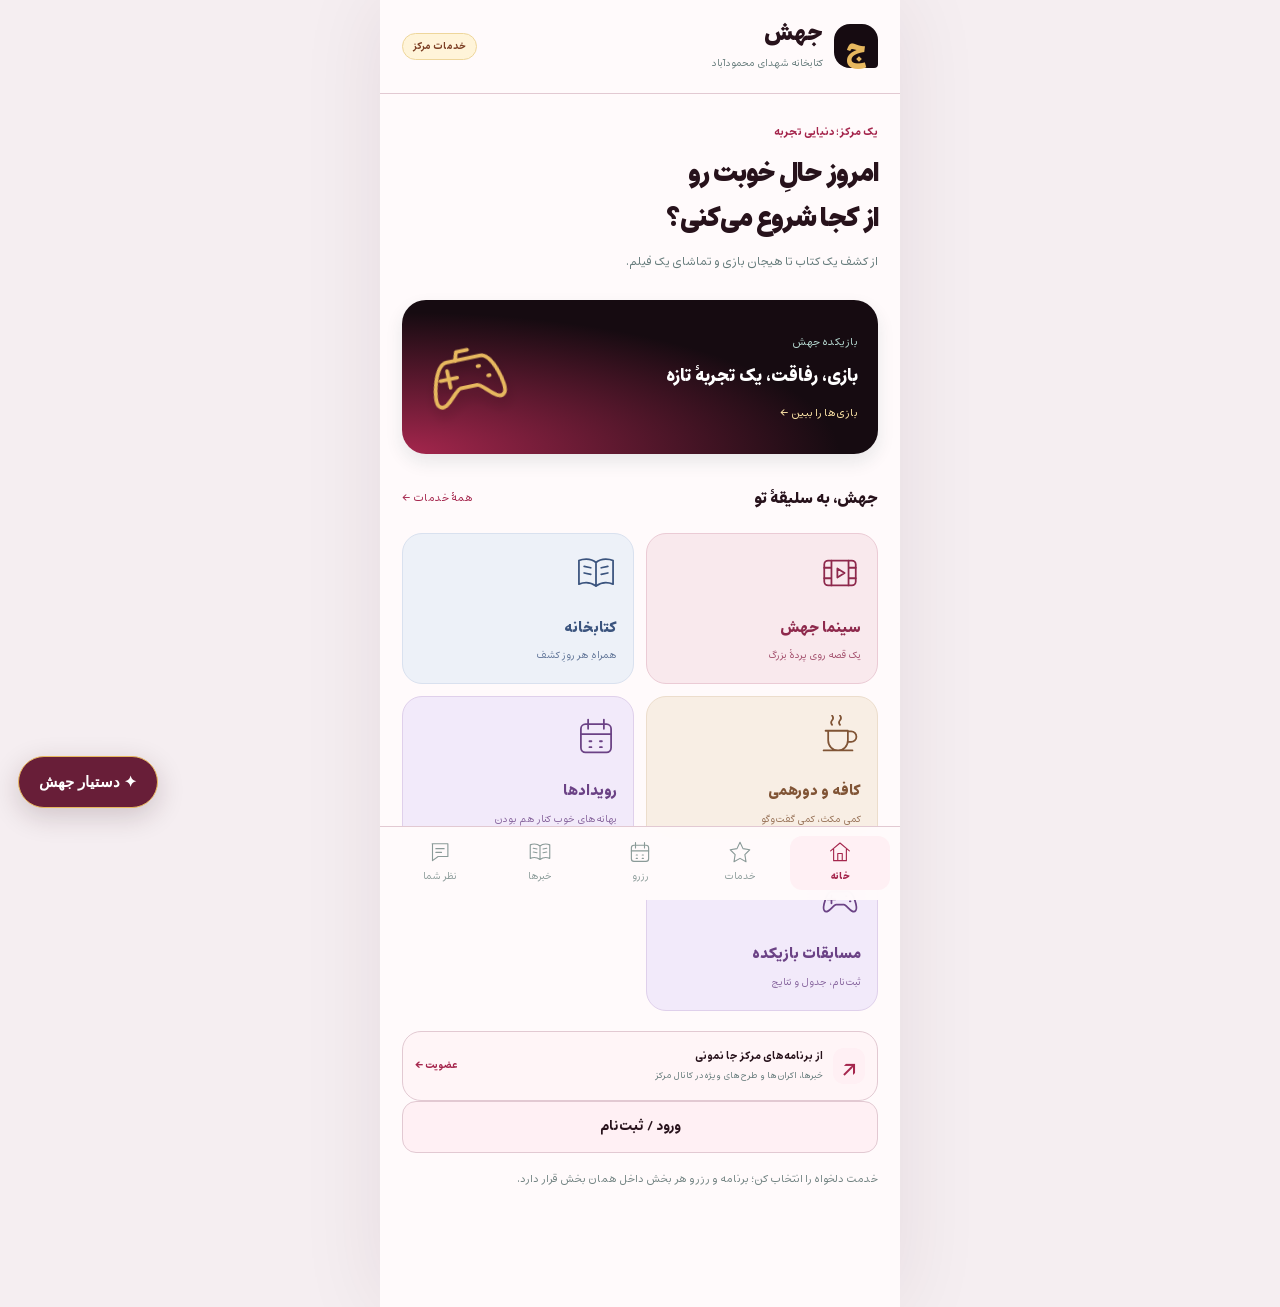
==== commit 1edf9ef1: "Publish cinema reservations and managed center content" ====
--- a/connect.html
+++ b/connect.html
@@ -16,7 +16,7 @@
   <script src="./services.js?v=12-booking-hub" defer></script>
   <script src="./feedback.js?v=1" defer></script>
   <link rel="stylesheet" href="./ai_host.css?v=1">
-  <script src="./ai_host.js?v=3" defer></script>
+  <script src="./ai_host.js?v=5" defer></script>
   <script src="./requests.js?v=5-repeatable-section-requests" defer></script>
   <link rel="stylesheet" href="./jalali_picker.css?v=20261122-public-booking">
   <link rel="stylesheet" href="./reservations.css?v=20261122-public-booking">
@@ -58,7 +58,6 @@
     <section data-view="account" hidden aria-label="حساب من"><button type="button" class="secondary" data-go="home">بازگشت به خانه</button><aside id="web-account" aria-label="ورود و حساب من"></aside></section>
     <section data-view="home" aria-labelledby="home-title">
       <div class="welcome"><span>یک مرکز؛ دنیایی تجربه</span><h1 id="home-title">امروز حالِ خوبت رو<br>از کجا شروع می‌کنی؟</h1><p>از کشف یک کتاب تا هیجان بازی و تماشای یک فیلم.</p></div>
-      <button type="button" class="primary" id="home-jahesh-assistant" aria-controls="jahesh-host" aria-expanded="false">✦ دستیار جهش</button>
       <button class="feature" type="button" data-service="games"><span><small>بازیکده جهش</small><strong>بازی، رفاقت، یک تجربهٔ تازه</strong><span class="feature-link">بازی‌ها را ببین ←</span></span><svg aria-hidden="true"><use href="#game"/></svg></button>
       <div class="section-heading"><h2>جهش، به سلیقهٔ تو</h2><button type="button" class="text-button" data-go="services">همهٔ خدمات ←</button></div>
       <div class="service-grid">
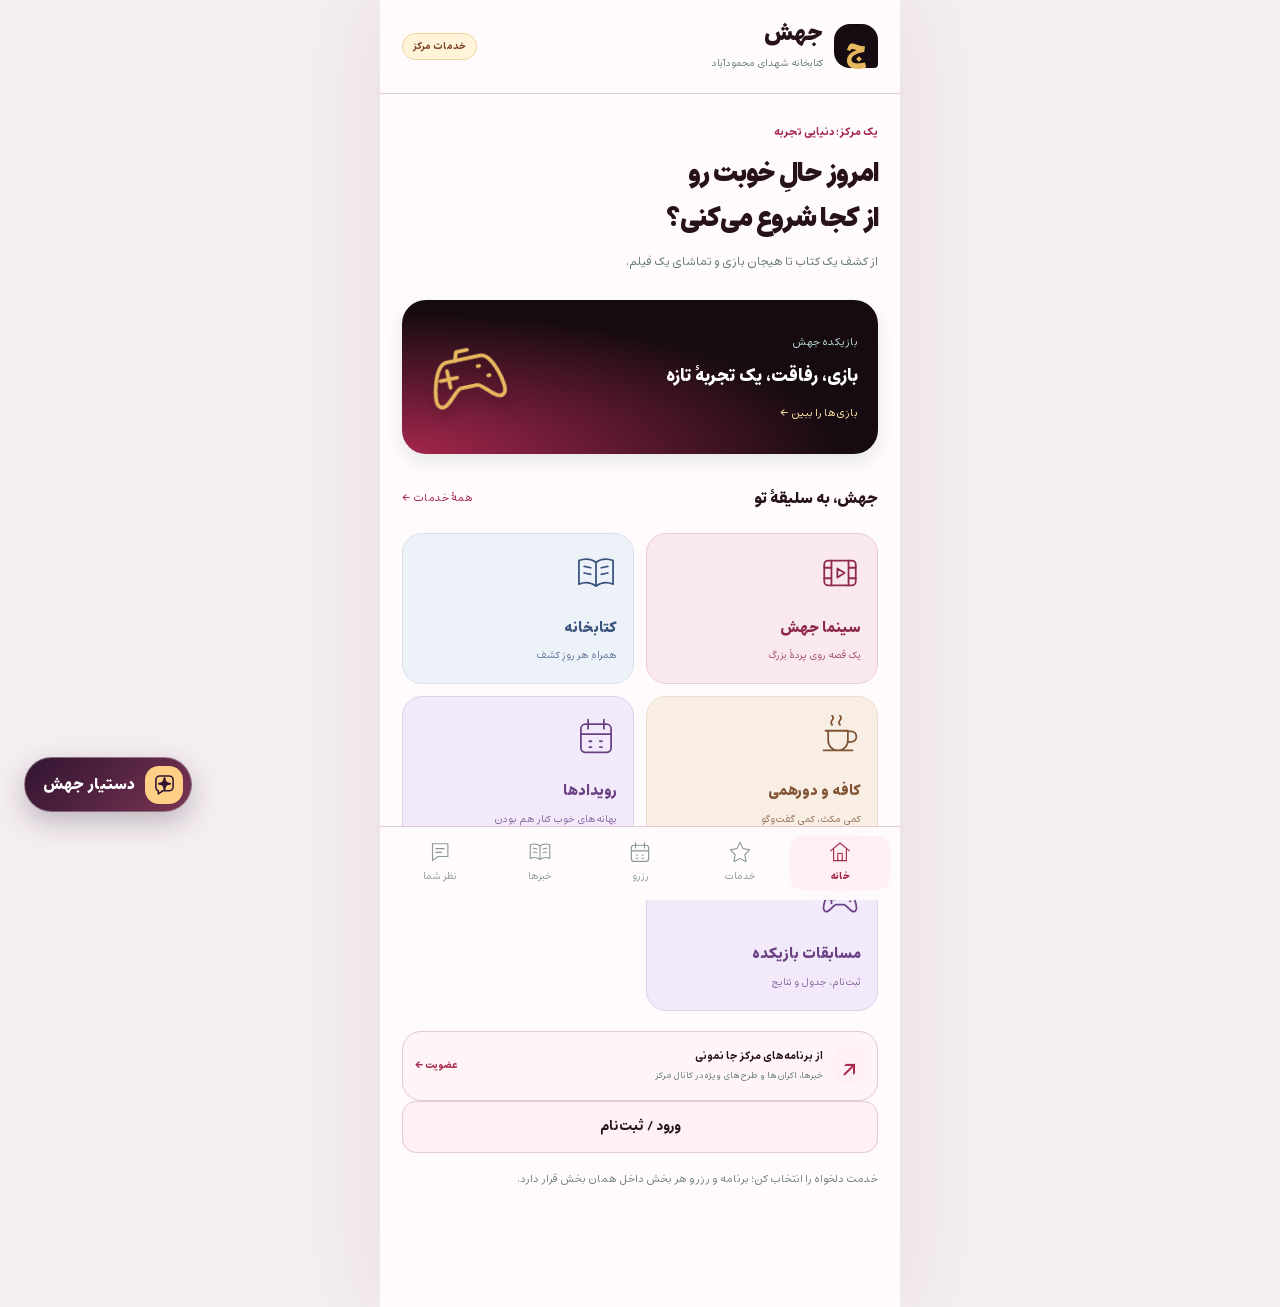
==== commit 9982cebf: "Publish cinema reservations and managed center content" ====
--- a/connect.html
+++ b/connect.html
@@ -1,96 +1,98 @@
-<!doctype html>
-<html lang="fa" dir="rtl">
-<head>
-  <meta charset="utf-8">
-  <meta name="viewport" content="width=device-width,initial-scale=1">
-  <meta name="referrer" content="no-referrer">
-  <meta http-equiv="Content-Security-Policy" content="default-src 'none'; script-src 'self' https://developer.eitaa.com; connect-src https://api.github.com https://raw.githubusercontent.com https://*.app.lhr.life; frame-src 'none'; style-src 'self' 'unsafe-inline'; font-src 'self'; img-src 'self' data:; base-uri 'none'; form-action 'none'">
-  <meta name="theme-color" content="#123d40">
-  <title>جهش — از کتاب تا بازی و سینما</title>
-  <link rel="preload" href="./Estedad-Variable.woff2?v=1" as="font" type="font/woff2" crossorigin>
-  <link rel="stylesheet" href="./services.css?v=2-webfonts">
-  <link rel="stylesheet" href="./builder.css?v=1-managed-pages">
-  <script src="https://developer.eitaa.com/eitaa-web-app.js" async></script>
-  <script src="./connect.js?v=3" defer></script>
-  <script src="./public_web.js?v=16-member-assistant" defer></script>
-  <script src="./services.js?v=12-booking-hub" defer></script>
-  <script src="./feedback.js?v=1" defer></script>
-  <link rel="stylesheet" href="./ai_host.css?v=1">
-  <script src="./ai_host.js?v=5" defer></script>
-  <script src="./requests.js?v=5-repeatable-section-requests" defer></script>
-  <link rel="stylesheet" href="./jalali_picker.css?v=20261122-public-booking">
-  <link rel="stylesheet" href="./reservations.css?v=20261122-public-booking">
-  <link rel="stylesheet" href="./theme.css?v=20261122-public-theme2">
-  <script src="./calendar_core.js?v=20261122-public-booking" defer></script>
-  <script src="./jalali_picker.js?v=20261122-public-booking" defer></script>
-  <script src="./reservations.js?v=27-library-membership-status" defer></script>
-  <script src="./library_search.js?v=1-live-search" defer></script>
-  <link rel="stylesheet" href="./seating.css?v=7-trailer-layout">
-  <script src="./content.js?v=6-booking-hub" defer></script>
-  <script src="./builder.js?v=1-managed-pages" defer></script>
-  <script src="./tournaments.js?v=1-native" defer></script>
-</head>
-<body>
-<svg class="symbols" xmlns="http://www.w3.org/2000/svg" aria-hidden="true"><defs>
-  <symbol id="game" viewBox="0 0 64 64"><path d="M20 19h24c9 0 15 25 12 29-5 7-14-9-18-9H26c-4 0-13 16-18 9-3-4 3-29 12-29Z"/><path d="M19 25v12m-6-6h12m16-5h1m5 8h1M26 19l2-6h8"/></symbol>
-  <symbol id="film" viewBox="0 0 64 64"><rect x="8" y="13" width="48" height="38" rx="6"/><path d="M19 13v38m26-38v38M8 24h11m-11 16h11m26-16h11M45 40h11M28 25l11 7-11 7Z"/></symbol>
-  <symbol id="book" viewBox="0 0 64 64"><path d="M32 16C23 8 10 11 6 13v36c10-4 18-3 26 3 8-6 16-7 26-3V13c-4-2-17-5-26 3Zm0 0v36M14 22l10 2M14 32l10 2m16-10 10-2m-10 12 10-2"/></symbol>
-  <symbol id="cafe" viewBox="0 0 64 64"><path d="M10 24h34v15a15 15 0 0 1-30 0V24m30 1h5a8 8 0 0 1 0 16h-5M7 54h44M20 15c-6-7 6-7 0-14m12 14c-6-7 6-7 0-14"/></symbol>
-  <symbol id="class" viewBox="0 0 64 64"><path d="m5 22 27-13 27 13-27 13Zm12 6v16c10 9 20 9 30 0V28m10-5v23"/></symbol>
-  <symbol id="star" viewBox="0 0 64 64"><path d="m32 6 8 17 18 3-13 13 3 19-16-9-16 9 3-19L6 26l18-3Z"/></symbol>
-  <symbol id="calendar" viewBox="0 0 64 64"><rect x="9" y="14" width="46" height="43" rx="7"/><path d="M20 7v14M44 7v14M9 29h46m-33 11h3m13 0h3m-19 9h3m13 0h3"/></symbol>
-  <symbol id="space" viewBox="0 0 64 64"><path d="M9 28h46v10H9Zm7 10v17m32-17v17M20 28V15h24v13M5 55h54"/></symbol>
-  <symbol id="home" viewBox="0 0 64 64"><path d="m7 29 25-21 25 21M15 25v30h34V25M26 55V36h12v19"/></symbol>
-  <symbol id="message" viewBox="0 0 64 64"><path d="M11 10h42v34H27L12 55V10Zm10 13h22M21 33h15"/></symbol>
-</defs></svg>
-<div class="app-shell">
-  <header class="topbar"><a class="brand" href="#home" aria-label="خانه جهش"><span class="brand-mark">ج</span><span><strong>جهش</strong><small>کتابخانه شهدای محمودآباد</small></span></a><span class="release">خدمات مرکز</span></header>
-  <section id="member-greeting" class="member-greeting" hidden aria-label="حساب من"><img id="member-greeting-photo" width="48" height="48" alt="تصویر پروفایل من" hidden><span id="member-greeting-initial" aria-hidden="true"></span><strong id="member-greeting-name"></strong></section>
-  <main id="main" tabindex="-1">
-    <section data-view="tournaments" hidden aria-labelledby="tournaments-title">
-      <button type="button" class="secondary" data-go="home">بازگشت به خانه</button>
-      <h1 id="tournaments-title">مسابقات بازیکده</h1>
-      <p>برنامه مسابقات، مراحل برگزاری، نتایج و گزارش‌های تصویری منتشرشده مرکز</p>
-      <button type="button" class="secondary" id="public-tournaments-refresh">به‌روزرسانی مسابقات</button>
-      <p id="public-tournaments-status" role="status" aria-live="polite"></p>
-      <div id="public-tournaments-list" class="service-list"></div>
-    </section>
-    <section data-view="account" hidden aria-label="حساب من"><button type="button" class="secondary" data-go="home">بازگشت به خانه</button><aside id="web-account" aria-label="ورود و حساب من"></aside></section>
-    <section data-view="home" aria-labelledby="home-title">
-      <div class="welcome"><span>یک مرکز؛ دنیایی تجربه</span><h1 id="home-title">امروز حالِ خوبت رو<br>از کجا شروع می‌کنی؟</h1><p>از کشف یک کتاب تا هیجان بازی و تماشای یک فیلم.</p></div>
-      <button class="feature" type="button" data-service="games"><span><small>بازیکده جهش</small><strong>بازی، رفاقت، یک تجربهٔ تازه</strong><span class="feature-link">بازی‌ها را ببین ←</span></span><svg aria-hidden="true"><use href="#game"/></svg></button>
-      <div class="section-heading"><h2>جهش، به سلیقهٔ تو</h2><button type="button" class="text-button" data-go="services">همهٔ خدمات ←</button></div>
-      <div class="service-grid">
-        <button class="tile cinema" data-service="cinema"><svg aria-hidden="true"><use href="#film"/></svg><strong>سینما جهش</strong><small>یک قصه روی پردهٔ بزرگ</small></button>
-        <button class="tile library" data-service="library"><svg aria-hidden="true"><use href="#book"/></svg><strong>کتابخانه</strong><small>همراهِ هر روزِ کشف</small></button>
-        <button class="tile cafe" data-service="cafe"><svg aria-hidden="true"><use href="#cafe"/></svg><strong>کافه و دورهمی</strong><small>کمی مکث، کمی گفت‌وگو</small></button>
-        <button class="tile events" data-service="events"><svg aria-hidden="true"><use href="#calendar"/></svg><strong>رویدادها</strong><small>بهانه‌های خوب کنار هم بودن</small></button>
-        <button class="tile events" data-service="tournaments"><svg aria-hidden="true"><use href="#game"/></svg><strong>مسابقات بازیکده</strong><small>ثبت‌نام، جدول و نتایج</small></button>
-      </div>
-      <a class="channel-card" href="https://eitaa.com/ketabct" target="_blank" rel="noopener noreferrer"><span class="channel-icon">↗</span><span><strong>از برنامه‌های مرکز جا نمونی</strong><small>خبرها، اکران‌ها و طرح‌های ویژه در کانال مرکز</small></span><b>عضویت ←</b></a>
-      <button id="home-account-entry" type="button" class="secondary" data-go="account">ورود / ثبت‌نام</button>
-      <p class="notice">خدمت دلخواه را انتخاب کن؛ برنامه و رزرو هر بخش داخل همان بخش قرار دارد.</p>
-    </section>
-    <section data-view="services" hidden aria-labelledby="services-title"><div class="page-heading"><span>دنیای جهش</span><h1 id="services-title">برای هر علاقه، یک تجربه</h1><p>هر بخش را انتخاب کن و بیشتر بشناس.</p></div><div id="all-services" class="service-list"></div></section>
-    <section data-view="booking" hidden aria-labelledby="booking-title"><div class="page-heading"><span>قدم بعدی جهش</span><h1 id="booking-title">رزرو، بدون رفت‌وآمد اضافه</h1><p>رزرو آنلاین در حال آماده‌سازی است. در این پیش‌نمایش هیچ سانس، صندلی یا وجهی ثبت نمی‌شود.</p></div><div class="service-list"><button class="service-row cinema" data-service="cinema"><svg aria-hidden="true"><use href="#film"/></svg><span><strong>سانس سینما</strong><small>انتخاب اکران و رزرو صندلی</small></span><b>به‌زودی</b></button><button class="service-row games" data-service="games"><svg aria-hidden="true"><use href="#game"/></svg><span><strong>بازی و دستگاه</strong><small>انتخاب بازی، زمان و همراهان</small></span><b>به‌زودی</b></button><button class="service-row cafe" data-service="space"><svg aria-hidden="true"><use href="#space"/></svg><span><strong>سالن و دورهمی</strong><small>تولد، اردو و برنامه‌های گروهی</small></span><b>به‌زودی</b></button></div><a class="primary link-button" href="https://eitaa.com/ketab6332" target="_blank" rel="noopener noreferrer">گفت‌وگو با مرکز</a><p class="notice">هماهنگی در گفت‌وگو، به‌تنهایی تأیید رزرو نیست؛ تأیید مسئول مرکز لازم است.</p></section>
-    <section data-view="news" hidden aria-labelledby="news-title"><div class="page-heading"><span>قرارهای خوب بعدی</span><h1 id="news-title">خبرها و برنامه‌های مرکز</h1><p>برای زمان، هزینه و شرایط هر برنامه، اطلاعیهٔ رسمی همان برنامه را ببین.</p></div><article class="news-card"><svg aria-hidden="true"><use href="#calendar"/></svg><h2>تقویم زندهٔ برنامه‌ها</h2><p>فیلم‌ها، مسابقات کتابخوانی، رویدادها و طرح‌های ویژه از کانال مرکز اعلام می‌شوند. جدول برنامه‌ها هنوز به این پیش‌نمایش متصل نشده است.</p><a class="primary link-button" href="https://eitaa.com/ketabct" target="_blank" rel="noopener noreferrer">دیدن اطلاعیه‌های رسمی ←</a></article></section>
-    <section data-view="feedback" hidden aria-labelledby="feedback-title">
-      <div class="page-heading"><span>با هم بهترش می‌کنیم</span><h1 id="feedback-title">جهشِ دلخواه تو چطوریه؟</h1><p>نظرت را برای مسئول مرکز ثبت کن و پاسخ را همین‌جا ببین.</p></div>
-      <form id="feedback-form">
-        <label for="feedback-section">نظرم دربارهٔ</label><select id="feedback-section"><option>کل برنامک</option><option>بازیکده</option><option>سینما</option><option>کتابخانه</option><option>کافه</option><option>رویدادها</option></select>
-        <label for="feedback-rating">امتیاز به تجربهٔ این نسخه</label><select id="feedback-rating"><option value="">انتخاب کن (اختیاری)</option><option>۱ از ۵</option><option>۲ از ۵</option><option>۳ از ۵</option><option>۴ از ۵</option><option>۵ از ۵</option></select>
-        <label for="feedback-text">پیشنهاد یا ایرادی که دیدی</label><textarea id="feedback-text" minlength="5" maxlength="900" rows="5" required placeholder="چی بهتر بشه؟ اطلاعات شخصی یا رمز ننویس."></textarea>
-        <button class="primary" type="submit">ثبت نظر برای مرکز</button>
-        <div id="feedback-result" hidden><label for="feedback-prepared">متن آمادهٔ ارسال جایگزین</label><textarea id="feedback-prepared" rows="6" readonly></textarea><button id="copy-feedback" type="button" class="secondary">کپی متن</button><a href="https://eitaa.com/ketab6332" target="_blank" rel="noopener noreferrer" class="primary link-button">بازکردن گفت‌وگوی مرکز</a></div>
-        <p id="feedback-status" role="status" aria-live="polite"></p>
-        <small class="notice">ثبت نظر با حساب وب یا برنامک ایتا انجام می‌شود. پس از دریافت شناسه، نظر در کارتابل مرکز قرار می‌گیرد. پاسخ را با «نظرهای من و پاسخ مرکز» پیگیری کن.</small>
-      </form>
-    </section>
-    <details id="service-requests-panel" class="connection" hidden><summary>درخواست خدمات و پیگیری</summary><p>درخواست برای بررسی مسئول همین بخش ثبت می‌شود؛ این کار به‌تنهایی رزرو قطعی نیست.</p><button id="request-availability" type="button" class="secondary">بررسی دسترسی درخواست‌ها</button><div id="request-workspace" hidden><form id="service-request-form"><label for="request-section">بخش مربوط</label><select id="request-section"><option value="games">بازیکده</option><option value="cinema">سینما</option><option value="library">کتابخانه</option><option value="cafe">کافه</option><option value="classes">کلاس و کارگاه</option><option value="events">رویداد و مسابقه</option><option value="club">باشگاه</option><option value="space">مطالعه و سالن</option></select><label for="request-kind">نوع درخواست</label><select id="request-kind"><option value="inquiry">پرسش و هماهنگی</option><option value="reservation_request">درخواست بررسی رزرو (غیرقطعی)</option><option value="feedback">پیشنهاد یا انتقاد</option></select><label for="request-text">توضیحات (۵ تا ۱۰۰۰ نویسه)</label><textarea id="request-text" rows="4" minlength="5" maxlength="1000" required placeholder="خدمت دلخواه، تعداد نفرات و زمان پیشنهادی را توضیح بده؛ رمز، کد ملی یا اطلاعات کارت ننویس."></textarea><label for="request-consent"><input id="request-consent" type="checkbox" required> موافقم متن برای بررسی در مرکز ثبت شود؛ این کار رزرو قطعی نیست.</label><button id="submit-service-request" type="submit" class="primary">ثبت درخواست برای بررسی</button></form><button id="lookup-service-request" type="button" class="secondary" hidden>استعلام نتیجهٔ همین درخواست</button><button id="list-service-requests" type="button" class="secondary">درخواست‌های خودم و پاسخ مرکز</button><div id="service-request-list"></div></div><p id="service-request-status" role="status" aria-live="polite"></p><small>اگر نتیجه نامعلوم شد، ابتدا استعلام بگیر؛ فرم را دوباره ثبت نکن. پس از بستن صفحه، از «درخواست‌های خودم» پیگیری کن.</small></details>
-    <details id="eitaa-connection-panel" class="connection" hidden><summary>آزمایش دریافت پیام</summary><p>تنها با انتخاب دکمه، یک پیام آزمایشی درخواست می‌شود.</p><button id="connect" type="button" data-gateway-manifest="true" class="secondary">دریافت پیام آزمایشی</button><p id="status" role="status" aria-live="polite"></p></details>
-  </main>
-  <nav class="bottom-nav" aria-label="بخش‌های برنامک"><button type="button" data-go="home" aria-current="page"><svg aria-hidden="true"><use href="#home"/></svg>خانه</button><button type="button" data-go="services"><svg aria-hidden="true"><use href="#star"/></svg>خدمات</button><button type="button" data-go="booking"><svg aria-hidden="true"><use href="#calendar"/></svg>رزرو</button><button type="button" data-go="news"><svg aria-hidden="true"><use href="#book"/></svg>خبرها</button><button type="button" data-go="feedback"><svg aria-hidden="true"><use href="#message"/></svg>نظر شما</button></nav>
-</div>
-<dialog id="service-dialog" aria-labelledby="dialog-title"><div class="dialog-top"><span id="dialog-label">خدمات جهش</span><button id="close-dialog" type="button" aria-label="بستن جزئیات">×</button></div><div id="dialog-art"><svg aria-hidden="true"><use id="dialog-symbol" href="#game"/></svg></div><h2 id="dialog-title"></h2><p id="dialog-description"></p><ul id="dialog-features"></ul><p id="dialog-state" class="notice"></p><button id="dialog-booking" type="button" class="primary">دیدن وضعیت رزرو</button></dialog>
-<noscript><p class="notice">برای نمایش همهٔ خدمات، جاوااسکریپت را فعال کنید. اطلاعیه‌های رسمی در کانال ایتای مرکز با شناسهٔ ketabct در دسترس‌اند.</p></noscript>
-</body></html>
+<!doctype html>
+<html lang="fa" dir="rtl">
+<head>
+  <meta charset="utf-8">
+  <meta name="viewport" content="width=device-width,initial-scale=1">
+  <meta name="referrer" content="no-referrer">
+  <meta http-equiv="Content-Security-Policy" content="default-src 'none'; script-src 'self' https://developer.eitaa.com; connect-src https://api.github.com https://raw.githubusercontent.com https://*.app.lhr.life; frame-src 'none'; style-src 'self' 'unsafe-inline'; font-src 'self'; img-src 'self' data:; base-uri 'none'; form-action 'none'">
+  <meta name="theme-color" content="#123d40">
+  <title>جهش — از کتاب تا بازی و سینما</title>
+  <link rel="preload" href="./Estedad-Variable.woff2?v=1" as="font" type="font/woff2" crossorigin>
+  <link rel="stylesheet" href="./services.css?v=2-webfonts">
+  <link rel="stylesheet" href="./builder.css?v=20261124-inline1">
+  <script src="https://developer.eitaa.com/eitaa-web-app.js" async></script>
+  <script src="./connect.js?v=3" defer></script>
+  <script src="./public_web.js?v=17-personal-host" defer></script>
+  <script src="./services.js?v=12-booking-hub" defer></script>
+  <script src="./feedback.js?v=1" defer></script>
+  <link rel="stylesheet" href="./ai_host.css?v=20261124-member">
+  <script src="./ai_host.js?v=20261124-member" defer></script>
+  <script src="./member_assistant.js?v=20261124-member" defer></script>
+  <script src="./requests.js?v=5-repeatable-section-requests" defer></script>
+  <link rel="stylesheet" href="../jalali_picker.css?v=20261122-public-booking">
+  <link rel="stylesheet" href="./reservations.css?v=20261122-public-booking">
+  <link rel="stylesheet" href="./theme.css?v=20261122-public-theme2">
+  <script src="../calendar_core.js?v=20261122-public-booking" defer></script>
+  <script src="../jalali_picker.js?v=20261122-public-booking" defer></script>
+  <script src="./reservations.js?v=28-audience-policy" defer></script>
+  <script src="./library_search.js?v=1-live-search" defer></script>
+  <link rel="stylesheet" href="./seating.css?v=7-trailer-layout">
+  <script src="./content.js?v=6-booking-hub" defer></script>
+  <script src="./home_design.js?v=20261124-inline1" defer></script>
+  <script src="./builder.js?v=1-managed-pages" defer></script>
+  <script src="./tournaments.js?v=1-native" defer></script>
+</head>
+<body>
+<svg class="symbols" xmlns="http://www.w3.org/2000/svg" aria-hidden="true"><defs>
+  <symbol id="game" viewBox="0 0 64 64"><path d="M20 19h24c9 0 15 25 12 29-5 7-14-9-18-9H26c-4 0-13 16-18 9-3-4 3-29 12-29Z"/><path d="M19 25v12m-6-6h12m16-5h1m5 8h1M26 19l2-6h8"/></symbol>
+  <symbol id="film" viewBox="0 0 64 64"><rect x="8" y="13" width="48" height="38" rx="6"/><path d="M19 13v38m26-38v38M8 24h11m-11 16h11m26-16h11M45 40h11M28 25l11 7-11 7Z"/></symbol>
+  <symbol id="book" viewBox="0 0 64 64"><path d="M32 16C23 8 10 11 6 13v36c10-4 18-3 26 3 8-6 16-7 26-3V13c-4-2-17-5-26 3Zm0 0v36M14 22l10 2M14 32l10 2m16-10 10-2m-10 12 10-2"/></symbol>
+  <symbol id="cafe" viewBox="0 0 64 64"><path d="M10 24h34v15a15 15 0 0 1-30 0V24m30 1h5a8 8 0 0 1 0 16h-5M7 54h44M20 15c-6-7 6-7 0-14m12 14c-6-7 6-7 0-14"/></symbol>
+  <symbol id="class" viewBox="0 0 64 64"><path d="m5 22 27-13 27 13-27 13Zm12 6v16c10 9 20 9 30 0V28m10-5v23"/></symbol>
+  <symbol id="star" viewBox="0 0 64 64"><path d="m32 6 8 17 18 3-13 13 3 19-16-9-16 9 3-19L6 26l18-3Z"/></symbol>
+  <symbol id="calendar" viewBox="0 0 64 64"><rect x="9" y="14" width="46" height="43" rx="7"/><path d="M20 7v14M44 7v14M9 29h46m-33 11h3m13 0h3m-19 9h3m13 0h3"/></symbol>
+  <symbol id="space" viewBox="0 0 64 64"><path d="M9 28h46v10H9Zm7 10v17m32-17v17M20 28V15h24v13M5 55h54"/></symbol>
+  <symbol id="home" viewBox="0 0 64 64"><path d="m7 29 25-21 25 21M15 25v30h34V25M26 55V36h12v19"/></symbol>
+  <symbol id="message" viewBox="0 0 64 64"><path d="M11 10h42v34H27L12 55V10Zm10 13h22M21 33h15"/></symbol>
+</defs></svg>
+<div class="app-shell">
+  <header class="topbar"><a class="brand" href="#home" aria-label="خانه جهش"><span class="brand-mark">ج</span><span><strong>جهش</strong><small>کتابخانه شهدای محمودآباد</small></span></a><span class="release">خدمات مرکز</span></header>
+  <section id="member-greeting" class="member-greeting" hidden aria-label="حساب من"><img id="member-greeting-photo" width="48" height="48" alt="تصویر پروفایل من" hidden><span id="member-greeting-initial" aria-hidden="true"></span><strong id="member-greeting-name"></strong></section>
+  <main id="main" tabindex="-1">
+    <section data-view="tournaments" hidden aria-labelledby="tournaments-title">
+      <button type="button" class="secondary" data-go="home">بازگشت به خانه</button>
+      <h1 id="tournaments-title">مسابقات بازیکده</h1>
+      <p>برنامه مسابقات، مراحل برگزاری، نتایج و گزارش‌های تصویری منتشرشده مرکز</p>
+      <button type="button" class="secondary" id="public-tournaments-refresh">به‌روزرسانی مسابقات</button>
+      <p id="public-tournaments-status" role="status" aria-live="polite"></p>
+      <div id="public-tournaments-list" class="service-list"></div>
+    </section>
+    <section data-view="account" hidden aria-label="حساب من"><button type="button" class="secondary" data-go="home">بازگشت به خانه</button><aside id="web-account" aria-label="ورود و حساب من"></aside></section>
+    <section data-view="home" aria-labelledby="home-title">
+      <div class="welcome"><span>یک مرکز؛ دنیایی تجربه</span><h1 id="home-title">امروز حالِ خوبت رو<br>از کجا شروع می‌کنی؟</h1><p>از کشف یک کتاب تا هیجان بازی و تماشای یک فیلم.</p></div>
+      <button class="feature" type="button" data-service="games"><span><small>بازیکده جهش</small><strong>بازی، رفاقت، یک تجربهٔ تازه</strong><span class="feature-link">بازی‌ها را ببین ←</span></span><svg aria-hidden="true"><use href="#game"/></svg></button>
+      <div class="section-heading"><h2>جهش، به سلیقهٔ تو</h2><button type="button" class="text-button" data-go="services">همهٔ خدمات ←</button></div>
+      <div class="service-grid">
+        <button class="tile cinema" data-service="cinema"><svg aria-hidden="true"><use href="#film"/></svg><strong>سینما جهش</strong><small>یک قصه روی پردهٔ بزرگ</small></button>
+        <button class="tile library" data-service="library"><svg aria-hidden="true"><use href="#book"/></svg><strong>کتابخانه</strong><small>همراهِ هر روزِ کشف</small></button>
+        <button class="tile cafe" data-service="cafe"><svg aria-hidden="true"><use href="#cafe"/></svg><strong>کافه و دورهمی</strong><small>کمی مکث، کمی گفت‌وگو</small></button>
+        <button class="tile events" data-service="events"><svg aria-hidden="true"><use href="#calendar"/></svg><strong>رویدادها</strong><small>بهانه‌های خوب کنار هم بودن</small></button>
+        <button class="tile events" data-service="tournaments"><svg aria-hidden="true"><use href="#game"/></svg><strong>مسابقات بازیکده</strong><small>ثبت‌نام، جدول و نتایج</small></button>
+      </div>
+      <a class="channel-card" href="https://eitaa.com/ketabct" target="_blank" rel="noopener noreferrer"><span class="channel-icon">↗</span><span><strong>از برنامه‌های مرکز جا نمونی</strong><small>خبرها، اکران‌ها و طرح‌های ویژه در کانال مرکز</small></span><b>عضویت ←</b></a>
+      <button id="home-account-entry" type="button" class="secondary" data-go="account">ورود / ثبت‌نام</button>
+      <p class="notice">خدمت دلخواه را انتخاب کن؛ برنامه و رزرو هر بخش داخل همان بخش قرار دارد.</p>
+    </section>
+    <section data-view="services" hidden aria-labelledby="services-title"><div class="page-heading"><span>دنیای جهش</span><h1 id="services-title">برای هر علاقه، یک تجربه</h1><p>هر بخش را انتخاب کن و بیشتر بشناس.</p></div><div id="all-services" class="service-list"></div></section>
+    <section data-view="booking" hidden aria-labelledby="booking-title"><div class="page-heading"><span>قدم بعدی جهش</span><h1 id="booking-title">رزرو، بدون رفت‌وآمد اضافه</h1><p>رزرو آنلاین در حال آماده‌سازی است. در این پیش‌نمایش هیچ سانس، صندلی یا وجهی ثبت نمی‌شود.</p></div><div class="service-list"><button class="service-row cinema" data-service="cinema"><svg aria-hidden="true"><use href="#film"/></svg><span><strong>سانس سینما</strong><small>انتخاب اکران و رزرو صندلی</small></span><b>به‌زودی</b></button><button class="service-row games" data-service="games"><svg aria-hidden="true"><use href="#game"/></svg><span><strong>بازی و دستگاه</strong><small>انتخاب بازی، زمان و همراهان</small></span><b>به‌زودی</b></button><button class="service-row cafe" data-service="space"><svg aria-hidden="true"><use href="#space"/></svg><span><strong>سالن و دورهمی</strong><small>تولد، اردو و برنامه‌های گروهی</small></span><b>به‌زودی</b></button></div><a class="primary link-button" href="https://eitaa.com/ketab6332" target="_blank" rel="noopener noreferrer">گفت‌وگو با مرکز</a><p class="notice">هماهنگی در گفت‌وگو، به‌تنهایی تأیید رزرو نیست؛ تأیید مسئول مرکز لازم است.</p></section>
+    <section data-view="news" hidden aria-labelledby="news-title"><div class="page-heading"><span>قرارهای خوب بعدی</span><h1 id="news-title">خبرها و برنامه‌های مرکز</h1><p>برای زمان، هزینه و شرایط هر برنامه، اطلاعیهٔ رسمی همان برنامه را ببین.</p></div><article class="news-card"><svg aria-hidden="true"><use href="#calendar"/></svg><h2>تقویم زندهٔ برنامه‌ها</h2><p>فیلم‌ها، مسابقات کتابخوانی، رویدادها و طرح‌های ویژه از کانال مرکز اعلام می‌شوند. جدول برنامه‌ها هنوز به این پیش‌نمایش متصل نشده است.</p><a class="primary link-button" href="https://eitaa.com/ketabct" target="_blank" rel="noopener noreferrer">دیدن اطلاعیه‌های رسمی ←</a></article></section>
+    <section data-view="feedback" hidden aria-labelledby="feedback-title">
+      <div class="page-heading"><span>با هم بهترش می‌کنیم</span><h1 id="feedback-title">جهشِ دلخواه تو چطوریه؟</h1><p>نظرت را برای مسئول مرکز ثبت کن و پاسخ را همین‌جا ببین.</p></div>
+      <form id="feedback-form">
+        <label for="feedback-section">نظرم دربارهٔ</label><select id="feedback-section"><option>کل برنامک</option><option>بازیکده</option><option>سینما</option><option>کتابخانه</option><option>کافه</option><option>رویدادها</option></select>
+        <label for="feedback-rating">امتیاز به تجربهٔ این نسخه</label><select id="feedback-rating"><option value="">انتخاب کن (اختیاری)</option><option>۱ از ۵</option><option>۲ از ۵</option><option>۳ از ۵</option><option>۴ از ۵</option><option>۵ از ۵</option></select>
+        <label for="feedback-text">پیشنهاد یا ایرادی که دیدی</label><textarea id="feedback-text" minlength="5" maxlength="900" rows="5" required placeholder="چی بهتر بشه؟ اطلاعات شخصی یا رمز ننویس."></textarea>
+        <button class="primary" type="submit">ثبت نظر برای مرکز</button>
+        <div id="feedback-result" hidden><label for="feedback-prepared">متن آمادهٔ ارسال جایگزین</label><textarea id="feedback-prepared" rows="6" readonly></textarea><button id="copy-feedback" type="button" class="secondary">کپی متن</button><a href="https://eitaa.com/ketab6332" target="_blank" rel="noopener noreferrer" class="primary link-button">بازکردن گفت‌وگوی مرکز</a></div>
+        <p id="feedback-status" role="status" aria-live="polite"></p>
+        <small class="notice">ثبت نظر با حساب وب یا برنامک ایتا انجام می‌شود. پس از دریافت شناسه، نظر در کارتابل مرکز قرار می‌گیرد. پاسخ را با «نظرهای من و پاسخ مرکز» پیگیری کن.</small>
+      </form>
+    </section>
+    <details id="service-requests-panel" class="connection" hidden><summary>درخواست خدمات و پیگیری</summary><p>درخواست برای بررسی مسئول همین بخش ثبت می‌شود؛ این کار به‌تنهایی رزرو قطعی نیست.</p><button id="request-availability" type="button" class="secondary">بررسی دسترسی درخواست‌ها</button><div id="request-workspace" hidden><form id="service-request-form"><label for="request-section">بخش مربوط</label><select id="request-section"><option value="games">بازیکده</option><option value="cinema">سینما</option><option value="library">کتابخانه</option><option value="cafe">کافه</option><option value="classes">کلاس و کارگاه</option><option value="events">رویداد و مسابقه</option><option value="club">باشگاه</option><option value="space">مطالعه و سالن</option></select><label for="request-kind">نوع درخواست</label><select id="request-kind"><option value="inquiry">پرسش و هماهنگی</option><option value="reservation_request">درخواست بررسی رزرو (غیرقطعی)</option><option value="feedback">پیشنهاد یا انتقاد</option></select><label for="request-text">توضیحات (۵ تا ۱۰۰۰ نویسه)</label><textarea id="request-text" rows="4" minlength="5" maxlength="1000" required placeholder="خدمت دلخواه، تعداد نفرات و زمان پیشنهادی را توضیح بده؛ رمز، کد ملی یا اطلاعات کارت ننویس."></textarea><label for="request-consent"><input id="request-consent" type="checkbox" required> موافقم متن برای بررسی در مرکز ثبت شود؛ این کار رزرو قطعی نیست.</label><button id="submit-service-request" type="submit" class="primary">ثبت درخواست برای بررسی</button></form><button id="lookup-service-request" type="button" class="secondary" hidden>استعلام نتیجهٔ همین درخواست</button><button id="list-service-requests" type="button" class="secondary">درخواست‌های خودم و پاسخ مرکز</button><div id="service-request-list"></div></div><p id="service-request-status" role="status" aria-live="polite"></p><small>اگر نتیجه نامعلوم شد، ابتدا استعلام بگیر؛ فرم را دوباره ثبت نکن. پس از بستن صفحه، از «درخواست‌های خودم» پیگیری کن.</small></details>
+    <details id="eitaa-connection-panel" class="connection" hidden><summary>آزمایش دریافت پیام</summary><p>تنها با انتخاب دکمه، یک پیام آزمایشی درخواست می‌شود.</p><button id="connect" type="button" data-gateway-manifest="true" class="secondary">دریافت پیام آزمایشی</button><p id="status" role="status" aria-live="polite"></p></details>
+  </main>
+  <nav class="bottom-nav" aria-label="بخش‌های برنامک"><button type="button" data-go="home" aria-current="page"><svg aria-hidden="true"><use href="#home"/></svg>خانه</button><button type="button" data-go="services"><svg aria-hidden="true"><use href="#star"/></svg>خدمات</button><button type="button" data-go="booking"><svg aria-hidden="true"><use href="#calendar"/></svg>رزرو</button><button type="button" data-go="news"><svg aria-hidden="true"><use href="#book"/></svg>خبرها</button><button type="button" data-go="feedback"><svg aria-hidden="true"><use href="#message"/></svg>نظر شما</button></nav>
+</div>
+<dialog id="service-dialog" aria-labelledby="dialog-title"><div class="dialog-top"><span id="dialog-label">خدمات جهش</span><button id="close-dialog" type="button" aria-label="بستن جزئیات">×</button></div><div id="dialog-art"><svg aria-hidden="true"><use id="dialog-symbol" href="#game"/></svg></div><h2 id="dialog-title"></h2><p id="dialog-description"></p><ul id="dialog-features"></ul><p id="dialog-state" class="notice"></p><button id="dialog-booking" type="button" class="primary">دیدن وضعیت رزرو</button></dialog>
+<noscript><p class="notice">برای نمایش همهٔ خدمات، جاوااسکریپت را فعال کنید. اطلاعیه‌های رسمی در کانال ایتای مرکز با شناسهٔ ketabct در دسترس‌اند.</p></noscript>
+</body></html>
--- a/builder.css
+++ b/builder.css
@@ -1 +1,2 @@
 body{background:var(--builder-background,#e7efed)}.app-shell{background:var(--builder-surface,#f5f8f7)}.managed-builder-page{margin:22px 0;padding:18px;border-radius:22px;background:var(--builder-surface,#fff);color:var(--builder-text,#193d40);font-family:var(--builder-font,Estedad),Tahoma,sans-serif}.managed-builder-page h1,.managed-builder-page h2,.managed-builder-page h3{font-weight:var(--builder-heading-weight,800)}.managed-builder-page h2{color:var(--builder-accent,#177667)}.managed-builder-page p{color:var(--builder-text,#193d40)}.managed-builder-page a.primary{background:var(--builder-accent,#177667)}.managed-builder-page img{display:block;max-width:100%;height:auto;border-radius:18px;margin:12px auto}.managed-section{padding:18px;border-radius:18px;margin:12px 0}.managed-shape{width:72px;height:72px;margin:16px auto}.managed-shape-circle{border-radius:50%}.managed-shape-square{border-radius:12px}.managed-shape-pill{width:150px;height:50px;border-radius:30px}.managed-builder-page hr{margin:20px 0;border:0;border-top:2px solid #d8e7e0}
+html[data-home-design-theme] body{background:var(--home-background,#f5eef1);color:var(--home-text,#27121b);font-family:var(--home-font-family,Estedad),Tahoma,sans-serif}html[data-home-design-theme] .app-shell{background:var(--home-surface,#fffafb)}html[data-home-design-theme] .welcome h1{font-weight:var(--home-heading-weight,800)}html[data-home-design-theme] .welcome>span,html[data-home-design-theme] .text-button{color:var(--home-accent,#a5264d)}
--- a/ai_host.css
+++ b/ai_host.css
@@ -1,3 +1,72 @@
-.jahesh-host-launch{position:fixed;inset-inline-end:18px;bottom:calc(92px + env(safe-area-inset-bottom));z-index:250;min-height:52px;padding:12px 20px;border:1px solid #e7b85f;border-radius:30px;background:#681e38;color:#fff;font:700 15px Tahoma,sans-serif;box-shadow:0 8px 28px #32111b30;cursor:pointer}
-.jahesh-host{position:fixed;inset-inline-end:16px;bottom:calc(155px + env(safe-area-inset-bottom));width:min(380px,calc(100vw - 32px));max-height:calc(100dvh - 180px);z-index:251;display:flex;flex-direction:column;box-sizing:border-box;overflow:auto;border:1px solid #e2c9d2;border-radius:22px;background:#fffafb;color:#27121b;box-shadow:0 16px 50px #32111b35;direction:rtl;font:14px/1.9 Tahoma,sans-serif;padding:16px}
-.jahesh-host[hidden]{display:none!important}.jahesh-host header{display:flex;justify-content:space-between;align-items:center;gap:12px;margin:0;padding:0}.jahesh-host h2{font:800 19px Tahoma,sans-serif;margin:0}.jahesh-host button,.jahesh-host textarea{font:inherit;box-sizing:border-box}.jahesh-host button{min-height:44px;border:1px solid #e2c9d2;border-radius:12px;padding:8px 12px;background:#fff0f4;color:#681e38;cursor:pointer}.jahesh-host .host-messages{overflow:auto;max-height:280px;margin:12px 0}.jahesh-host .host-message{padding:10px;border-radius:12px;background:#fff0f4;white-space:pre-wrap;overflow-wrap:anywhere}.jahesh-host .host-question{background:#f2f2f5}.jahesh-host form{display:grid;gap:8px;margin:0}.jahesh-host textarea{width:100%;min-height:74px;resize:vertical;border:1px solid #e2c9d2;border-radius:12px;padding:10px;background:white;color:#27121b}.jahesh-host small{font-size:12px;display:block}.jahesh-host label{font-size:12px;display:block}.jahesh-host input{width:auto}.jahesh-host button[type=submit]{background:#681e38;color:white}.jahesh-host :focus-visible,.jahesh-host-launch:focus-visible{outline:3px solid #d3a34f;outline-offset:3px}.jahesh-host .host-topics{display:flex;flex-wrap:wrap;gap:6px;margin:12px 0}.jahesh-host button:disabled{opacity:.55;cursor:wait}
+.jahesh-host .host-service-card{padding:12px;margin:10px 0;border:1px solid var(--host-line);border-radius:12px;background:var(--host-paper);color:var(--host-dark)}
+.jahesh-host .host-offering{border-top:1px solid var(--host-line);margin-top:12px;padding-top:10px}
+.jahesh-host .host-service-card button{margin:5px 0;white-space:normal;max-width:100%}
+.jahesh-host .host-service-card label{display:block;margin:8px 0;line-height:1.8}
+.jahesh-host .host-service-card input:not([type="checkbox"]){display:block;width:100%;min-height:42px;box-sizing:border-box}
+.jahesh-host .host-service-card fieldset{max-height:150px;overflow:auto;border:1px solid var(--host-line)}
+.jahesh-host .host-service-card fieldset label{display:inline-flex;align-items:center;margin:4px;gap:5px}
+.jahesh-host .host-payment-card{font-size:20px;font-weight:900;direction:ltr;letter-spacing:1px;overflow-wrap:anywhere}
+.jahesh-host,.jahesh-host-launch{
+  --host-dark:#301431;--host-accent:#793452;--host-bright:#a93363;--host-pop:#ffcf85;
+  --host-paper:#fffafd;--host-tint:#f7eaf2;--host-line:#e7d2df;--host-offset:88px;
+  direction:rtl;font-family:Estedad,Vazirmatn,Tahoma,sans-serif;
+}
+body[data-host-surface="desktop"] :is(.jahesh-host,.jahesh-host-launch){
+  --host-dark:#102d30;--host-accent:#176456;--host-bright:#087b67;--host-pop:#baf68f;
+  --host-paper:#f9fffc;--host-tint:#e5f4ec;--host-line:#c6e1d7;--host-offset:18px;
+}
+.jahesh-host-launch{
+  position:fixed;inset-inline-end:clamp(12px,3vw,24px);bottom:calc(var(--host-offset) + env(safe-area-inset-bottom,0px));
+  z-index:250;display:inline-flex;align-items:center;gap:10px;min-height:55px;padding:7px 8px 7px 18px;
+  border:1px solid #fff5;border-radius:999px;background:linear-gradient(135deg,var(--host-dark),var(--host-accent));
+  color:#fff;font-size:16px;font-weight:800;line-height:1.5;cursor:pointer;box-shadow:0 10px 28px #24152f42;
+}
+.jahesh-host-launch:hover{background:linear-gradient(135deg,var(--host-dark),var(--host-bright));transform:translateY(-2px)}
+.host-mark{display:grid;place-items:center;width:38px;height:38px;flex:none;border-radius:14px;background:var(--host-pop);color:var(--host-dark)}
+.host-mark svg{width:25px;height:25px}
+.jahesh-host-launch .host-mark svg{animation:host-spark 560ms ease-out 2 alternate}
+@keyframes host-spark{to{transform:rotate(-12deg) scale(1.14)}}
+.jahesh-host{
+  position:fixed;inset-inline-end:clamp(12px,3vw,24px);
+  bottom:calc(var(--host-offset) + 65px + env(safe-area-inset-bottom,0px));
+  width:min(430px,calc(100vw - 24px));max-height:calc(100vh - var(--host-offset) - 85px);
+  max-height:calc(100dvh - var(--host-offset) - 85px - env(safe-area-inset-bottom,0px));
+  z-index:251;display:flex;flex-direction:column;overflow:hidden;box-sizing:border-box;
+  border:1px solid var(--host-line);border-radius:25px;background:var(--host-paper);color:#291e29;
+  text-align:start;font-size:15px;line-height:1.8;box-shadow:0 20px 55px #22102f40;
+}
+.jahesh-host[hidden]{display:none!important}
+.jahesh-host .host-head{
+  position:static;display:flex;align-items:center;gap:12px;padding:16px;margin:0;
+  background:radial-gradient(ellipse at 5% 0%,var(--host-bright),transparent 66%),linear-gradient(115deg,var(--host-dark),var(--host-accent));
+  color:#fff;border:0;box-shadow:none;flex:none;
+}
+.jahesh-host .host-head .host-mark{width:44px;height:44px}
+.jahesh-host .host-head h2{color:#fff;font-family:inherit;font-size:21px;font-weight:900;line-height:1.4;margin:0}
+.jahesh-host .host-head p{color:#fff;margin:2px 0 0;font-size:13px}
+.jahesh-host .host-body{padding:14px 16px 16px;overflow:auto;overscroll-behavior:contain;min-height:0}
+.jahesh-host .host-welcome{margin:0 0 12px;padding:10px 13px;background:var(--host-tint);border-radius:14px}
+.jahesh-host .host-welcome strong{font-size:17px;color:var(--host-dark)}
+.jahesh-host button,.jahesh-host textarea{font:inherit;box-sizing:border-box}
+.jahesh-host button{min-height:40px;border:1px solid var(--host-line);border-radius:13px;padding:6px 11px;background:var(--host-paper);color:var(--host-dark);font-weight:750;cursor:pointer}
+.jahesh-host button:hover{background:var(--host-tint)}
+.jahesh-host .host-close{margin-inline-start:auto;min-width:44px;min-height:44px;padding:0;font-size:25px;background:#fff2;color:#fff;border-color:#fff5}
+.jahesh-host .host-close:hover{background:#fff4}
+.jahesh-host .host-topics{display:flex;flex-wrap:wrap;gap:6px;margin:0 0 12px}
+.jahesh-host .host-messages{display:grid;gap:7px;overflow:auto;max-height:220px}
+.jahesh-host .host-messages:empty{display:none}
+.jahesh-host .host-message{margin:0;padding:9px 12px;border-radius:14px;background:var(--host-tint);white-space:pre-wrap;overflow-wrap:anywhere}
+.jahesh-host .host-question{justify-self:end;max-width:90%;background:var(--host-dark);color:#fff}
+.jahesh-host form{display:grid;gap:7px;margin:12px 0 0}
+.jahesh-host label{display:block;font-weight:800;margin:0;color:var(--host-dark)}
+.jahesh-host textarea{width:100%;min-height:64px;resize:vertical;border:1px solid var(--host-line);border-radius:13px;padding:9px;background:#fff;color:#291e29}
+.jahesh-host .host-send{display:flex;justify-content:space-between;align-items:center;gap:8px}
+.jahesh-host .host-quota{font-size:13px;color:var(--host-dark)}
+.jahesh-host button[type=submit]{min-height:44px;background:var(--host-accent);color:#fff}
+.jahesh-host button[type=submit]:hover{background:var(--host-dark)}
+.jahesh-host button:disabled{opacity:.55;cursor:wait}
+.jahesh-host small{display:block;font-size:13px;margin-top:7px;color:#574357}
+.jahesh-host small:empty{display:none}
+.jahesh-host :focus-visible,.jahesh-host-launch:focus-visible{outline:3px solid #bd5a19;outline-offset:3px}
+@media(max-height:500px){.jahesh-host,.jahesh-host-launch{--host-offset:12px}.jahesh-host .host-head{padding-block:9px}}
+@media(prefers-reduced-motion:reduce){.jahesh-host-launch .host-mark svg{animation:none}.jahesh-host-launch:hover{transform:none}}
--- a/reservations.css
+++ b/reservations.css
@@ -1,4 +1,4 @@
-.reservation-panel{background:#fff;border:1px solid var(--line);border-radius:22px;padding:20px;margin:18px 0}.reservation-panel input:not([type=checkbox]){width:100%;min-height:48px;padding:10px;border:1px solid #cfdfd9;border-radius:12px;font:inherit}.reservation-grid{display:grid;grid-template-columns:1fr 1fr;gap:12px}.reservation-panel button{margin:8px 0;min-height:48px}.reservation-result{border:1px solid var(--line);padding:16px;border-radius:16px;margin:12px 0;overflow-wrap:anywhere}.reservation-result p{font-size:12px}.reservation-result strong{display:block}.reservation-confirmed{border-color:#22754a;background:#effaf2}.reservation-panel [role=status]{white-space:pre-line;font-size:12px}.reservation-panel .jp-panel{z-index:20}.reservation-panel input[type=checkbox]{width:20px;height:20px;vertical-align:middle}@media(max-width:360px){.reservation-grid{grid-template-columns:1fr}}
+.reservation-panel{background:#fffafb;border:1px solid var(--public-line,#e2c9d2);border-radius:22px;padding:20px;margin:18px 0}.reservation-panel input:not([type=checkbox]){width:100%;min-height:48px;padding:10px;border:1px solid var(--public-line,#e2c9d2);border-radius:12px;font:inherit}.reservation-grid{display:grid;grid-template-columns:1fr 1fr;gap:12px}.reservation-panel button{margin:8px 0;min-height:48px}.reservation-result{border:1px solid var(--public-line,#e2c9d2);padding:16px;border-radius:16px;margin:12px 0;overflow-wrap:anywhere}.reservation-result p{font-size:12px}.reservation-result strong{display:block}.reservation-confirmed{border-color:#22754a;background:#effaf2}.reservation-panel [role=status]{white-space:pre-line;font-size:12px}.reservation-panel .jp-panel{z-index:20}.reservation-panel input[type=checkbox]{width:20px;height:20px;vertical-align:middle}@media(max-width:360px){.reservation-grid{grid-template-columns:1fr}}
 
 [data-view="booking"]{--booking-ink:#16434d;--booking-deep:#102e39;--booking-bright:#147c82;--booking-wash:#eaf7f7;--booking-pop:#8cf3dc}
 [data-booking-theme="gamenet"]{--booking-ink:#11516c;--booking-deep:#09263c;--booking-bright:#087598;--booking-wash:#e8f7ff;--booking-pop:#81edff}
